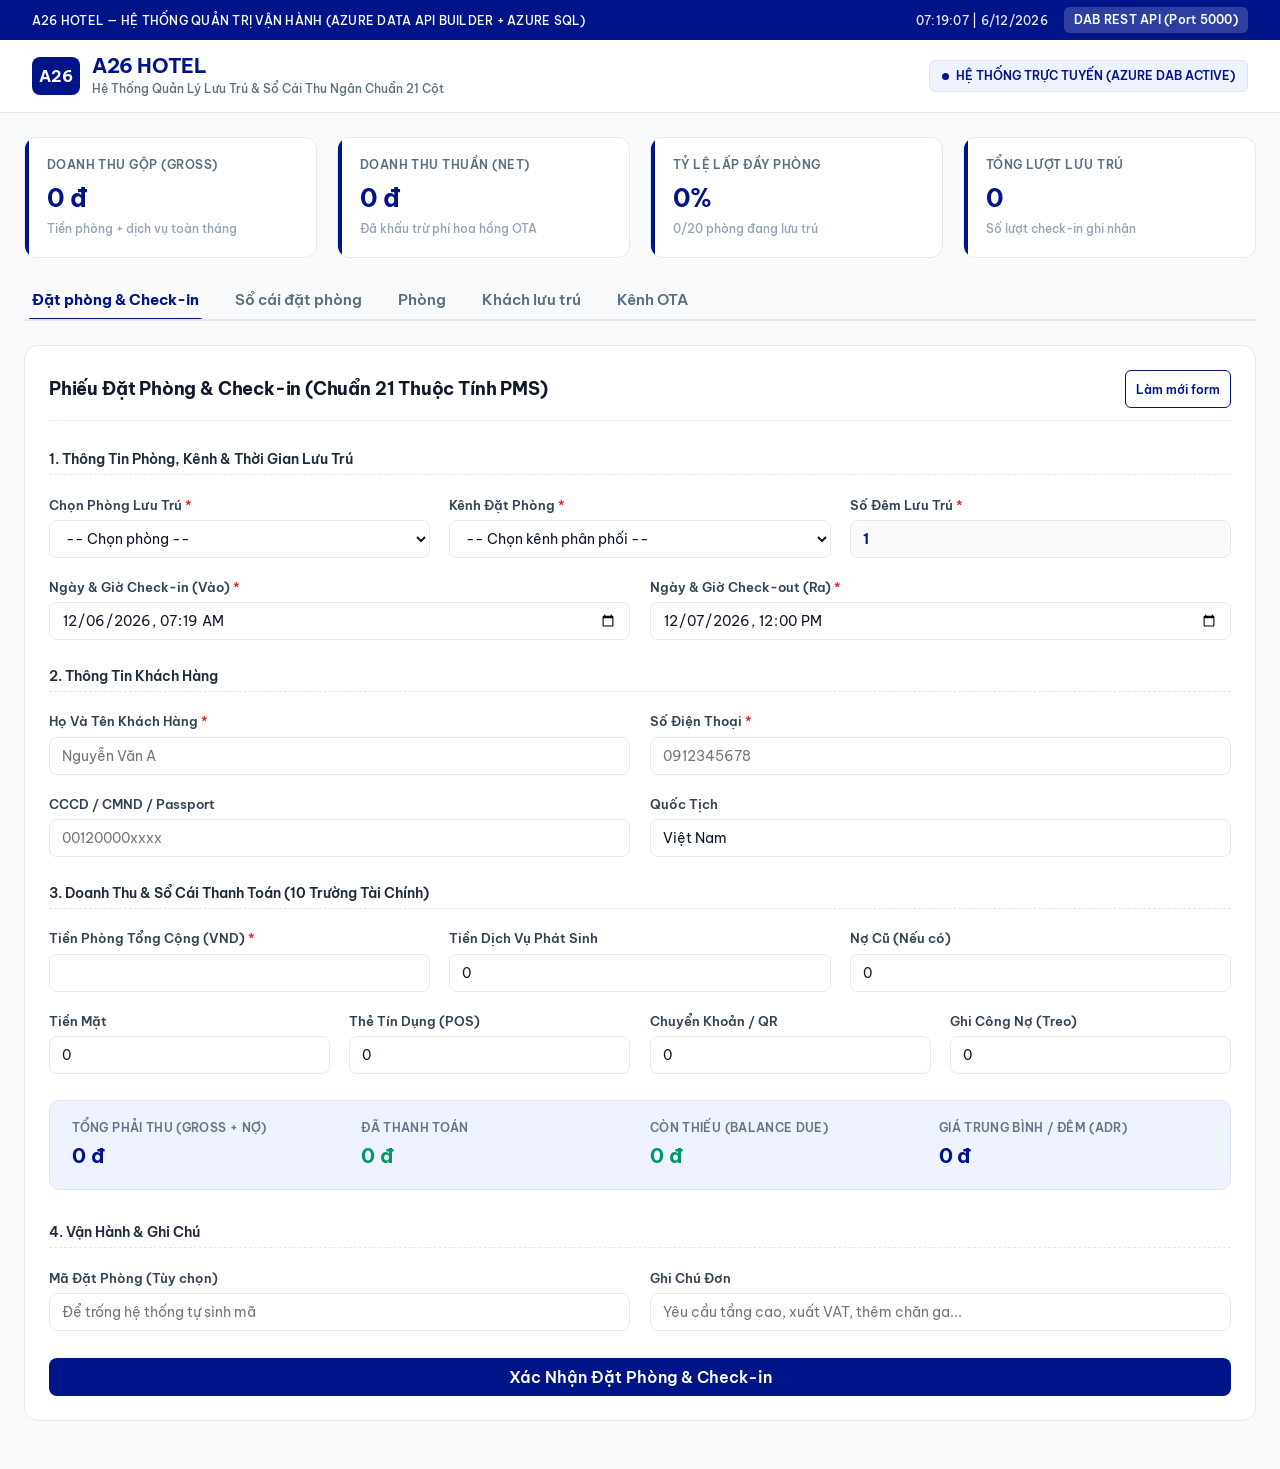
==== hotel_app/index.html @ 1ebba05e "feat: initialize hotel application with custom CSS styling, HTML structure, and JS logic" ====
<!DOCTYPE html>
<html lang="vi">
<head>
  <meta charset="UTF-8">
  <meta name="viewport" content="width=device-width, initial-scale=1.0">
  <title>A26 Hotel PMS — Quản Lý Vận Hành</title>
  
  <!-- Google Fonts: Be Vietnam Pro & Inter (Chuẩn Typography Cao Cấp) -->
  <link rel="preconnect" href="https://fonts.googleapis.com">
  <link rel="preconnect" href="https://fonts.gstatic.com" crossorigin>
  <link href="https://fonts.googleapis.com/css2?family=Be+Vietnam+Pro:ital,wght@0,300;0,400;0,500;0,600;0,700;0,800;1,400&family=Inter:wght@400;500;600;700&display=swap" rel="stylesheet">
  
  <!-- Custom Design System CSS -->
  <link rel="stylesheet" href="styles.css">
</head>
<body>

  <!-- Top Announcement Bar (Vinamilk Style) -->
  <div class="top-announcement">
    <div>A26 HOTEL — HỆ THỐNG QUẢN TRỊ VẬN HÀNH (AZURE DATA API BUILDER + AZURE SQL)</div>
    <div class="top-links">
      <span id="live-time">--:--:--</span>
      <a href="http://localhost:5000/api/RoomStatusMatrix" target="_blank" class="btn-swagger-pill">DAB REST API (Port 5000)</a>
    </div>
  </div>

  <!-- Header Main -->
  <header class="header-main">
    <div class="brand-group">
      <div class="brand-logo-badge" style="font-size: 1rem; width: 48px;">A26</div>
      <div>
        <div class="brand-title">A26 HOTEL</div>
        <div class="brand-subtitle">Hệ Thống Quản Lý Lưu Trú & Sổ Cái Thu Ngân Chuẩn 21 Cột</div>
      </div>
    </div>
    <div class="header-info-badge">
      <div class="dot-pulse"></div>
      <span>HỆ THỐNG TRỰC TUYẾN (AZURE DAB ACTIVE)</span>
    </div>
  </header>

  <!-- Container -->
  <div class="container">

    <!-- KPI Stats Cards (Vinamilk Style) -->
    <div class="stats-row">
      <div class="kpi-card">
        <div class="kpi-label">Doanh Thu Gộp (Gross)</div>
        <div class="kpi-value" id="kpi-gross">0 đ</div>
        <div class="kpi-sub">Tiền phòng + dịch vụ toàn tháng</div>
      </div>

      <div class="kpi-card">
        <div class="kpi-label">Doanh Thu Thuần (Net)</div>
        <div class="kpi-value" id="kpi-net">0 đ</div>
        <div class="kpi-sub">Đã khấu trừ phí hoa hồng OTA</div>
      </div>

      <div class="kpi-card">
        <div class="kpi-label">Tỷ Lệ Lấp Đầy Phòng</div>
        <div class="kpi-value" id="kpi-occ">0%</div>
        <div class="kpi-sub" id="kpi-occ-ratio">0/20 phòng đang lưu trú</div>
      </div>

      <div class="kpi-card">
        <div class="kpi-label">Tổng Lượt Lưu Trú</div>
        <div class="kpi-value" id="kpi-count">0</div>
        <div class="kpi-sub">Số lượt check-in ghi nhận</div>
      </div>
    </div>

    <!-- Navigation Tabs (Vinamilk Minimal Style) -->
    <nav class="tabs-nav-bar">
      <button class="tab-item active" onclick="switchNavTab('tab-checkin')">
        <span>Đặt phòng & Check-in</span>
      </button>
      <button class="tab-item" onclick="switchNavTab('tab-bookings')">
        <span>Sổ cái đặt phòng</span>
      </button>
      <button class="tab-item" onclick="switchNavTab('tab-rooms')">
        <span>Phòng</span>
      </button>
      <button class="tab-item" onclick="switchNavTab('tab-customers')">
        <span>Khách lưu trú</span>
      </button>
      <button class="tab-item" onclick="switchNavTab('tab-channels')">
        <span>Kênh OTA</span>
      </button>
    </nav>

    <!-- ─── TAB 1: FORM CHECK-IN (21 CỘT PMS) ──────────────── -->
    <section id="tab-checkin" class="tab-pane active">
      <div class="content-card">
        <div class="card-top">
          <div class="card-heading">
            <span>Phiếu Đặt Phòng & Check-in (Chuẩn 21 Thuộc Tính PMS)</span>
          </div>
          <button type="button" class="btn btn-outline btn-sm" onclick="resetCheckinForm()">
            Làm mới form
          </button>
        </div>

        <form id="form-checkin" onsubmit="submitNewBooking(event)">
          <div class="form-layout">

            <!-- 1. Phòng & Kênh & Thời Gian Lưu Trú -->
            <div class="section-header">1. Thông Tin Phòng, Kênh & Thời Gian Lưu Trú</div>

            <div class="form-group col-4">
              <label>Chọn Phòng Lưu Trú <span class="req">*</span></label>
              <select id="f-room" required onchange="handleRoomSelect()">
                <option value="">-- Chọn phòng --</option>
              </select>
            </div>

            <div class="form-group col-4">
              <label>Kênh Đặt Phòng <span class="req">*</span></label>
              <select id="f-chan" required>
                <option value="">-- Chọn kênh phân phối --</option>
              </select>
            </div>

            <div class="form-group col-4">
              <label>Số Đêm Lưu Trú <span class="req">*</span></label>
              <input type="number" id="f-nights" value="1" min="0" required oninput="handleNightsInputChange()" style="background:#F8FAFC; font-weight:700; color:var(--v-blue);">
            </div>

            <div class="form-group col-6">
              <label>Ngày & Giờ Check-in (Vào) <span class="req">*</span></label>
              <input type="datetime-local" id="f-checkin-time" required onchange="handleCheckinTimeChange()">
            </div>

            <div class="form-group col-6">
              <label>Ngày & Giờ Check-out (Ra) <span class="req">*</span></label>
              <input type="datetime-local" id="f-checkout-time" required onchange="handleCheckoutTimeChange()">
            </div>

            <!-- 2. Khách Hàng -->
            <div class="section-header">2. Thông Tin Khách Hàng</div>

            <div class="form-group col-6">
              <label>Họ Và Tên Khách Hàng <span class="req">*</span></label>
              <input type="text" id="f-name" required placeholder="Nguyễn Văn A">
            </div>

            <div class="form-group col-6">
              <label>Số Điện Thoại <span class="req">*</span></label>
              <input type="tel" id="f-phone" required placeholder="0912345678">
            </div>

            <div class="form-group col-6">
              <label>CCCD / CMND / Passport</label>
              <input type="text" id="f-idnum" placeholder="00120000xxxx">
            </div>

            <div class="form-group col-6">
              <label>Quốc Tịch</label>
              <input type="text" id="f-nation" value="Việt Nam">
            </div>

            <!-- 3. Doanh Thu & Sổ Cái Thu Ngân -->
            <div class="section-header">3. Doanh Thu & Sổ Cái Thanh Toán (10 Trường Tài Chính)</div>

            <div class="form-group col-4">
              <label>Tiền Phòng Tổng Cộng (VND) <span class="req">*</span></label>
              <input type="number" id="f-roomrev" required min="0" oninput="calculateRealtimeFinances()" style="font-weight:700; color:var(--v-blue);">
            </div>

            <div class="form-group col-4">
              <label>Tiền Dịch Vụ Phát Sinh</label>
              <input type="number" id="f-servrev" value="0" min="0" oninput="calculateRealtimeFinances()">
            </div>

            <div class="form-group col-4">
              <label>Nợ Cũ (Nếu có)</label>
              <input type="number" id="f-debtold" value="0" min="0" oninput="calculateRealtimeFinances()">
            </div>

            <!-- Phương thức thanh toán -->
            <div class="form-group col-3">
              <label>Tiền Mặt</label>
              <input type="number" id="f-cash" value="0" min="0" oninput="calculateRealtimeFinances()">
            </div>

            <div class="form-group col-3">
              <label>Thẻ Tín Dụng (POS)</label>
              <input type="number" id="f-card" value="0" min="0" oninput="calculateRealtimeFinances()">
            </div>

            <div class="form-group col-3">
              <label>Chuyển Khoản / QR</label>
              <input type="number" id="f-trans" value="0" min="0" oninput="calculateRealtimeFinances()">
            </div>

            <div class="form-group col-3">
              <label>Ghi Công Nợ (Treo)</label>
              <input type="number" id="f-debttree" value="0" min="0" oninput="calculateRealtimeFinances()">
            </div>

            <!-- Bảng tổng hợp dòng tiền Realtime Vinamilk Style -->
            <div class="calc-highlight-box">
              <div>
                <div class="calc-metric-lbl">Tổng Phải Thu (Gross + Nợ)</div>
                <div class="calc-metric-val" id="c-total">0 đ</div>
              </div>
              <div>
                <div class="calc-metric-lbl">Đã Thanh Toán</div>
                <div class="calc-metric-val" style="color: var(--success);" id="c-paid">0 đ</div>
              </div>
              <div>
                <div class="calc-metric-lbl">Còn Thiếu (Balance Due)</div>
                <div class="calc-metric-val" id="c-due">0 đ</div>
              </div>
              <div>
                <div class="calc-metric-lbl">Giá Trung Bình / Đêm (ADR)</div>
                <div class="calc-metric-val" id="c-adr">0 đ</div>
              </div>
            </div>

            <!-- 4. Vận Hành & Ghi Chú -->
            <div class="section-header">4. Vận Hành & Ghi Chú</div>

            <div class="form-group col-6">
              <label>Mã Đặt Phòng (Tùy chọn)</label>
              <input type="text" id="f-bid" placeholder="Để trống hệ thống tự sinh mã">
            </div>

            <div class="form-group col-6">
              <label>Ghi Chú Đơn</label>
              <input type="text" id="f-notes" placeholder="Yêu cầu tầng cao, xuất VAT, thêm chăn ga...">
            </div>

            <div class="col-12" style="margin-top: 0.5rem;">
              <button type="submit" class="btn btn-vinamilk" style="width: 100%; padding: 14px; font-size: 1rem;">
                Xác Nhận Đặt Phòng & Check-in
              </button>
            </div>

          </div>
        </form>
      </div>
    </section>

    <!-- ─── TAB 2: SỔ CÁI BOOKINGS (DANH SÁCH) ────────────── -->
    <section id="tab-bookings" class="tab-pane">
      <div class="content-card">
        <div class="card-top">
          <div class="card-heading">
            <span>Sổ Cái Đặt Phòng & Thu Ngân</span>
          </div>
          <div style="display: flex; gap: 8px; align-items: center; flex-wrap: wrap;">
            <input type="text" id="search-q" placeholder="Tìm tên khách / SĐT / Mã BK / Phòng..." onkeyup="filterBookingsList()" style="width: 260px;">
            <select id="filter-st" onchange="filterBookingsList()" style="width: 150px;">
              <option value="all">Tất cả trạng thái</option>
              <option value="CHECKIN">Đang ở (CHECKIN)</option>
              <option value="CHECKOUT">Đã trả (CHECKOUT)</option>
              <option value="CANCELLED">Đã hủy</option>
            </select>
            <button class="btn btn-vinamilk" onclick="filterBookingsList()">Tìm kiếm</button>
            <button class="btn btn-outline" onclick="resetBookingsFilter()">Làm mới</button>
          </div>
        </div>

        <div class="table-responsive">
          <table>
            <thead>
              <tr>
                <th>Mã Đặt Phòng</th>
                <th>Phòng</th>
                <th>Khách Hàng</th>
                <th>SĐT</th>
                <th>Ngày Đến</th>
                <th>Ngày Đi</th>
                <th>Thời Lượng</th>
                <th>Tiền Phòng</th>
                <th>Dịch Vụ</th>
                <th>Tổng Thu</th>
                <th>Đã Trả</th>
                <th>Còn Thiếu</th>
                <th>Trạng Thái</th>
                <th>Thao Tác</th>
              </tr>
            </thead>
            <tbody id="tbody-bookings">
              <tr><td colspan="14" style="text-align: center; color: var(--text-muted);">Đang tải dữ liệu...</td></tr>
            </tbody>
          </table>
        </div>
      </div>
    </section>

    <!-- ─── TAB 3: DANH SÁCH 20 PHÒNG ──────────────────────── -->
    <section id="tab-rooms" class="tab-pane">
      <div class="content-card">
        <div class="card-top">
          <div class="card-heading">
            <span>Danh Sách 20 Phòng</span>
          </div>
          <div style="display: flex; gap: 8px; align-items: center; flex-wrap: wrap;">
            <input type="text" id="search-rooms" placeholder="Tìm số phòng / hạng phòng / tầng..." onkeyup="filterRoomsList()" style="width: 250px;">
            <select id="filter-room-st" onchange="filterRoomsList()" style="width: 150px;">
              <option value="all">Tất cả trạng thái</option>
              <option value="available">Trống (Sẵn sàng)</option>
              <option value="occupied">Đang ở</option>
              <option value="cleaning">Đang dọn</option>
            </select>
            <button class="btn btn-vinamilk" onclick="filterRoomsList()">Tìm kiếm</button>
            <button class="btn btn-outline" onclick="resetRoomsFilter()">Làm mới</button>
          </div>
        </div>

        <div class="table-responsive">
          <table>
            <thead>
              <tr>
                <th>Số Phòng</th>
                <th>Hạng Phòng</th>
                <th>Tầng</th>
                <th>Giá Niêm Yết / Đêm</th>
                <th>Trạng Thái</th>
                <th>Thao Tác Nhanh</th>
              </tr>
            </thead>
            <tbody id="tbody-rooms">
              <tr><td colspan="6" style="text-align: center; color: var(--text-muted);">Đang tải dữ liệu...</td></tr>
            </tbody>
          </table>
        </div>
      </div>
    </section>

    <!-- ─── TAB 4: KHÁCH HÀNG ──────────────────────────────── -->
    <section id="tab-customers" class="tab-pane">
      <div class="content-card">
        <div class="card-top">
          <div class="card-heading">
            <span>Danh Bạ Khách Hàng Lưu Trú</span>
          </div>
          <div style="display: flex; gap: 8px; align-items: center; flex-wrap: wrap;">
            <input type="text" id="search-customers" placeholder="Tìm tên khách / SĐT / CCCD / Quốc tịch..." onkeyup="filterCustomersList()" style="width: 320px;">
            <button class="btn btn-vinamilk" onclick="filterCustomersList()">Tìm kiếm</button>
            <button class="btn btn-outline" onclick="resetCustomersFilter()">Làm mới</button>
          </div>
        </div>

        <div class="table-responsive">
          <table>
            <thead>
              <tr>
                <th>ID</th>
                <th>Họ Và Tên</th>
                <th>Số Điện Thoại</th>
                <th>CCCD / Passport</th>
                <th>Quốc Tịch</th>
              </tr>
            </thead>
            <tbody id="tbody-customers">
              <tr><td colspan="5" style="text-align: center; color: var(--text-muted);">Đang tải dữ liệu...</td></tr>
            </tbody>
          </table>
        </div>
      </div>
    </section>

    <!-- ─── TAB 5: KÊNH PHÂN PHỐI (OTA) ────────────────────── -->
    <section id="tab-channels" class="tab-pane">
      <div class="content-card">
        <div class="card-top">
          <div class="card-heading">
            <span>Danh Mục Kênh Phân Phối (OTA & Trực Tiếp)</span>
          </div>
          <div style="display: flex; gap: 8px; align-items: center; flex-wrap: wrap;">
            <input type="text" id="search-channels" placeholder="Tìm tên kênh / mã..." onkeyup="filterChannelsList()" style="width: 230px;">
            <select id="filter-chan-cat" onchange="filterChannelsList()" style="width: 150px;">
              <option value="all">Tất cả phân loại</option>
              <option value="Direct">Trực tiếp (Direct)</option>
              <option value="OTA">Sàn OTA</option>
            </select>
            <button class="btn btn-vinamilk" onclick="filterChannelsList()">Tìm kiếm</button>
            <button class="btn btn-outline" onclick="resetChannelsFilter()">Làm mới</button>
          </div>
        </div>

        <div class="table-responsive">
          <table>
            <thead>
              <tr>
                <th>ID</th>
                <th>Tên Kênh Phân Phối</th>
                <th>Phân Loại</th>
                <th>Tỷ Lệ Hoa Hồng (%)</th>
              </tr>
            </thead>
            <tbody id="tbody-channels">
              <tr><td colspan="4" style="text-align: center; color: var(--text-muted);">Đang tải dữ liệu...</td></tr>
            </tbody>
          </table>
        </div>
      </div>
    </section>

  </div>

  <!-- Modal Check-out -->
  <div id="checkout-modal" class="modal-backdrop">
    <div class="modal-card">
      <h3 style="font-family: 'Be Vietnam Pro', sans-serif; font-size: 1.2rem; font-weight: 800; color: var(--v-blue); margin-bottom: 0.8rem;">
        Xác Nhận Thủ Tục Check-out & Trả Phòng
      </h3>
      <p style="font-size: 0.9rem; margin-bottom: 0.4rem;">
        Mã Đơn: <strong id="m-bid" style="color: var(--v-blue);">--</strong> (<span id="m-cust">--</span> - Phòng <span id="m-room">--</span>)
      </p>
      <p id="m-duration" style="font-size: 0.85rem; color: var(--text-muted); background: var(--v-blue-light); padding: 6px 12px; border-radius: 6px; margin-bottom: 1rem;">
        Thời gian lưu trú: --
      </p>
      <div style="display: flex; justify-content: flex-end; gap: 10px; margin-top: 1.5rem;">
        <button class="btn btn-outline" onclick="closeCheckoutModal()">Đóng</button>
        <button class="btn btn-vinamilk" onclick="confirmCheckoutAction()">Xác Nhận Trả Phòng</button>
      </div>
    </div>
  </div>

  <!-- Toast Notification -->
  <div id="toast-msg"></div>

  <!-- App Script -->
  <script src="app.js"></script>
</body>
</html>
---- hotel_app/styles.css ----
:root {
  /* Bảng Màu Vinamilk Chuẩn Doanh Nghiệp */
  --v-blue: #001489;           /* Primary: Xanh Vinamilk đậm */
  --v-blue-hover: #000f6b;     /* Primary Hover */
  --v-blue-light: #eef3ff;     /* Xanh nhạt */
  --v-blue-pastel: #dbe4ff;    /* Pastel viền nhạt */
  --v-accent: #0052cc;         /* Accent: Xanh sáng hơn, dùng tiết chế */
  
  --bg-page: #f8fafc;          /* Background: Trắng sáng / Slate trung tính */
  --card-bg: #ffffff;          /* Card: Trắng tinh khiết */
  --border-color: #e8e8e8;     /* Border: Xám nhạt tinh tế */
  --border-active: #001489;
  
  --text-main: #001489;        /* Text chính: Xanh Vinamilk đậm */
  --text-body: #1e293b;        /* Text nội dung: Đen than dễ đọc */
  --text-muted: #5a6e7f;       /* Text phụ: Xám xanh */
  
  --success: #059669;
  --success-light: #ecfdf5;
  --danger: #dc2626;
  --danger-light: #fef2f2;
  --warning: #d97706;
  --warning-light: #fffbeb;
  
  --radius-xs: 4px;
  --radius-sm: 6px;
  --radius-input: 8px;
  --radius-btn: 10px;
  --radius-card: 14px;
  --shadow-card: none;
}

* {
  box-sizing: border-box;
  margin: 0;
  padding: 0;
  font-family: 'Be Vietnam Pro', 'Inter', -apple-system, BlinkMacSystemFont, sans-serif;
  -webkit-font-smoothing: antialiased;
  -moz-osx-font-smoothing: grayscale;
}

body {
  background-color: var(--bg-page);
  color: var(--text-body);
  line-height: 1.55;
  font-size: 0.9rem;
  min-height: 100vh;
  display: flex;
  flex-direction: column;
}

/* ─── 1. Top Announcement Bar ────────────────────────── */
.top-announcement {
  background: var(--v-blue);
  color: #ffffff;
  padding: 7px 2rem;
  font-size: 0.78rem;
  font-weight: 500;
  display: flex;
  justify-content: space-between;
  align-items: center;
  letter-spacing: 0.02em;
}

.top-links {
  display: flex;
  gap: 16px;
  align-items: center;
}

.top-links span {
  opacity: 0.9;
}

.btn-swagger-pill {
  background: rgba(255, 255, 255, 0.18);
  color: #ffffff;
  text-decoration: none;
  padding: 4px 10px;
  border-radius: var(--radius-sm);
  font-size: 0.74rem;
  font-weight: 600;
  transition: background 0.2s;
}

.btn-swagger-pill:hover {
  background: #ffffff;
  color: var(--v-blue);
}

/* ─── 2. Main Brand Header ──────────────────────────── */
.header-main {
  background: #ffffff;
  border-bottom: 1px solid var(--border-color);
  padding: 0.85rem 2rem;
  display: flex;
  justify-content: space-between;
  align-items: center;
  position: sticky;
  top: 0;
  z-index: 100;
  box-shadow: none;
}

.brand-group {
  display: flex;
  align-items: center;
  gap: 12px;
}

.brand-logo-badge {
  background: var(--v-blue);
  color: #ffffff;
  width: 38px;
  height: 38px;
  border-radius: 8px;
  display: flex;
  align-items: center;
  justify-content: center;
  font-size: 1rem;
  font-weight: 700;
  letter-spacing: -0.02em;
  box-shadow: none;
}

.brand-title {
  font-family: 'Be Vietnam Pro', sans-serif;
  font-size: 1.25rem;
  font-weight: 700;
  color: var(--v-blue);
  letter-spacing: -0.02em;
  line-height: 1.15;
}

.brand-subtitle {
  font-size: 0.78rem;
  color: var(--text-muted);
  font-weight: 450;
  margin-top: 2px;
}

.header-info-badge {
  background: var(--v-blue-light);
  border: 1px solid var(--v-blue-pastel);
  padding: 5px 12px;
  border-radius: var(--radius-sm);
  color: var(--v-blue);
  font-weight: 600;
  font-size: 0.78rem;
  display: flex;
  align-items: center;
  gap: 7px;
}

.dot-pulse {
  width: 7px;
  height: 7px;
  background: var(--v-blue);
  border-radius: 50%;
  box-shadow: 0 0 0 0 rgba(0, 21, 182, 0.7);
  animation: pulseBlue 1.8s infinite;
}

@keyframes pulseBlue {
  0% { transform: scale(0.95); box-shadow: 0 0 0 0 rgba(0, 21, 182, 0.7); }
  70% { transform: scale(1.1); box-shadow: 0 0 0 6px rgba(0, 21, 182, 0); }
  100% { transform: scale(0.95); box-shadow: 0 0 0 0 rgba(0, 21, 182, 0); }
}

/* ─── 3. Main Container ──────────────────────────────── */
.container {
  max-width: 1360px;
  margin: 1.5rem auto;
  padding: 0 1.5rem;
  width: 100%;
  flex: 1;
}

/* ─── 4. KPI Stats Cards ─────────────────────────────── */
.stats-row {
  display: grid;
  grid-template-columns: repeat(auto-fit, minmax(240px, 1fr));
  gap: 1.25rem;
  margin-bottom: 1.5rem;
}

.kpi-card {
  background: var(--card-bg);
  border-radius: 12px;
  padding: 1.15rem 1.35rem;
  border: 1px solid var(--border-color);
  box-shadow: none;
  transition: transform 0.2s, box-shadow 0.2s, border-color 0.2s;
  display: flex;
  flex-direction: column;
  justify-content: space-between;
  position: relative;
  overflow: hidden;
}

.kpi-card::before {
  content: '';
  position: absolute;
  top: 0;
  left: 0;
  width: 4px;
  height: 100%;
  background: var(--v-blue);
  border-radius: 4px 0 0 4px;
}

.kpi-card:hover {
  transform: translateY(-2px);
  box-shadow: 0 4px 12px rgba(0, 0, 0, 0.04);
  border-color: #cbd5e1;
}

.kpi-label {
  font-size: 0.75rem;
  font-weight: 600;
  color: var(--text-muted);
  text-transform: uppercase;
  letter-spacing: 0.04em;
}

.kpi-value {
  font-family: 'Be Vietnam Pro', sans-serif;
  font-size: 1.55rem;
  font-weight: 700;
  color: var(--v-blue);
  margin: 4px 0 2px 0;
  letter-spacing: -0.02em;
}

.kpi-sub {
  font-size: 0.78rem;
  color: #94a3b8;
  font-weight: 450;
}

/* ─── 5. Navigation Tabs ─────────────────────────────── */
.tabs-nav-bar {
  display: flex;
  gap: 28px;
  margin-bottom: 1.5rem;
  border-bottom: 2px solid var(--border-color);
  padding: 0 4px;
  overflow-x: auto;
}

.tab-item {
  background: transparent;
  border: none;
  padding: 8px 4px 12px 4px;
  font-family: 'Be Vietnam Pro', sans-serif;
  font-size: 0.92rem;
  font-weight: 550;
  color: var(--text-muted);
  cursor: pointer;
  transition: color 0.2s;
  white-space: nowrap;
  position: relative;
  margin-bottom: -2px;
  display: inline-flex;
  align-items: center;
}

.tab-item:hover {
  color: var(--v-blue);
  background: transparent;
}

.tab-item.active {
  color: var(--v-blue);
  font-weight: 700;
  background: transparent;
  box-shadow: none;
}

.tab-item.active::after {
  content: '';
  position: absolute;
  bottom: 0;
  left: 0;
  width: 100%;
  height: 3px;
  background: var(--v-blue);
  border-radius: 3px 3px 0 0;
}

.tab-pane {
  display: none;
}

.tab-pane.active {
  display: block;
  animation: tabFadeIn 0.2s ease-out;
}

@keyframes tabFadeIn {
  from { opacity: 0; transform: translateY(4px); }
  to { opacity: 1; transform: translateY(0); }
}

/* ─── 6. Content Cards & Inputs ──────────────────────── */
.content-card {
  background: var(--card-bg);
  border-radius: 14px;
  border: 1px solid var(--border-color);
  box-shadow: none;
  padding: 1.5rem;
  margin-bottom: 1.5rem;
}

.card-top {
  display: flex;
  justify-content: space-between;
  align-items: center;
  margin-bottom: 1.35rem;
  padding-bottom: 0.75rem;
  border-bottom: 1.5px solid var(--v-blue-light);
}

.card-heading {
  font-family: 'Be Vietnam Pro', sans-serif;
  font-size: 1.15rem;
  font-weight: 650;
  color: #0f172a;
  display: flex;
  align-items: center;
  gap: 10px;
  letter-spacing: -0.01em;
}

.form-layout {
  display: grid;
  grid-template-columns: repeat(12, 1fr);
  gap: 1.2rem;
}

.col-12 { grid-column: span 12; }
.col-6  { grid-column: span 6; }
.col-4  { grid-column: span 4; }
.col-3  { grid-column: span 3; }
.col-2  { grid-column: span 2; }

@media (max-width: 850px) {
  .col-6, .col-4, .col-3, .col-2 { grid-column: span 12; }
}

.section-header {
  grid-column: span 12;
  font-family: 'Be Vietnam Pro', sans-serif;
  font-size: 0.86rem;
  font-weight: 600;
  color: #1e293b;
  text-transform: none;
  letter-spacing: 0;
  margin-top: 0.4rem;
  padding-bottom: 4px;
  border-bottom: 1px dashed #e2e8f0;
  display: flex;
  align-items: center;
  gap: 8px;
}

.form-group {
  display: flex;
  flex-direction: column;
  gap: 5px;
}

label {
  font-size: 0.82rem;
  font-weight: 550;
  color: #334155;
}

label .req {
  color: var(--danger);
}

/* Input & Select */
input, select {
  width: 100%;
  height: 38px;
  padding: 0 12px;
  border: 1px solid var(--border-color);
  border-radius: 8px;
  font-family: 'Be Vietnam Pro', 'Inter', sans-serif;
  font-size: 0.88rem;
  font-weight: 400;
  color: #0f172a;
  background-color: #ffffff;
  outline: none;
  transition: all 0.2s;
  box-sizing: border-box;
}

input:focus, select:focus {
  border-color: var(--v-blue);
  box-shadow: 0 0 0 3px rgba(0, 20, 137, 0.08);
}

/* ─── 7. Financial Calculation Box ──────────────────── */
.calc-highlight-box {
  grid-column: span 12;
  background: var(--v-blue-light);
  border: 1px solid var(--v-blue-pastel);
  border-radius: 10px;
  padding: 1.15rem 1.4rem;
  display: grid;
  grid-template-columns: repeat(auto-fit, minmax(200px, 1fr));
  gap: 1.25rem;
  margin: 0.4rem 0;
}

.calc-metric-lbl {
  font-size: 0.74rem;
  font-weight: 600;
  color: #64748b;
  text-transform: uppercase;
  letter-spacing: 0.03em;
}

.calc-metric-val {
  font-family: 'Be Vietnam Pro', sans-serif;
  font-size: 1.25rem;
  font-weight: 700;
  color: var(--v-blue);
  margin-top: 2px;
  letter-spacing: -0.01em;
}

/* ─── 8. Buttons ─────────────────────────────────────── */
.btn {
  display: inline-flex;
  align-items: center;
  justify-content: center;
  gap: 6px;
  height: 38px;
  padding: 0 16px;
  font-family: 'Be Vietnam Pro', sans-serif;
  font-size: 0.88rem;
  font-weight: 600;
  border-radius: 8px;
  border: none;
  cursor: pointer;
  transition: all 0.2s;
  text-decoration: none;
  box-sizing: border-box;
  white-space: nowrap;
}

.btn-vinamilk {
  background: var(--v-blue);
  color: #ffffff;
  box-shadow: none;
}

.btn-vinamilk:hover {
  background: var(--v-blue-hover);
  transform: translateY(-1px);
  box-shadow: 0 4px 10px rgba(0, 20, 137, 0.18);
}

.btn-outline {
  background: #ffffff;
  color: var(--v-blue);
  border: 1px solid var(--v-blue);
}

.btn-outline:hover {
  background: var(--v-blue-light);
}

.btn-success {
  background: var(--success);
  color: #ffffff;
}

.btn-success:hover {
  background: #047857;
}

.btn-danger {
  background: var(--danger);
  color: #ffffff;
}

.btn-danger:hover {
  background: #b91c1c;
}

.btn-sm {
  padding: 4px 10px;
  font-size: 0.76rem;
  border-radius: 6px;
}

/* ─── 9. Tables ──────────────────────────────────────── */
.table-responsive {
  width: 100%;
  overflow-x: auto;
  border-radius: 10px;
  border: 1px solid var(--border-color);
}

table {
  width: 100%;
  border-collapse: collapse;
  font-size: 0.86rem;
  background: #ffffff;
}

th {
  background: var(--v-blue-light);
  color: #1e293b;
  font-family: 'Be Vietnam Pro', sans-serif;
  font-weight: 600;
  font-size: 0.82rem;
  text-align: left;
  padding: 10px 12px;
  border-bottom: 1px solid var(--border-color);
  white-space: nowrap;
}

td {
  padding: 10px 12px;
  border-bottom: 1px solid var(--border-color);
  color: #334155;
  font-size: 0.85rem;
  font-weight: 400;
  white-space: nowrap;
}

tr:last-child td {
  border-bottom: none;
}

tr:hover td {
  background-color: #fafbfe;
}

/* ─── 10. Badges & Status Tags ───────────────────────── */
.status-badge {
  display: inline-block;
  padding: 3px 8px;
  border-radius: 6px;
  font-size: 0.74rem;
  font-weight: 600;
  text-align: center;
  letter-spacing: 0.01em;
}

.badge-available { background: var(--success-light); color: var(--success); border: 1px solid #a7f3d0; }
.badge-occupied { background: var(--danger-light); color: var(--danger); border: 1px solid #fecaca; }
.badge-cleaning { background: var(--warning-light); color: var(--warning); border: 1px solid #fde68a; }
.badge-checkin { background: var(--v-blue-light); color: var(--v-blue); border: 1px solid var(--v-blue-pastel); }
.badge-checkout { background: #f1f5f9; color: #64748b; border: 1px solid #cbd5e1; }

/* ─── 11. Modal Check-out ────────────────────────────── */
.modal-backdrop {
  position: fixed;
  inset: 0;
  background: rgba(0, 14, 71, 0.3);
  display: none;
  align-items: center;
  justify-content: center;
  z-index: 1000;
  backdrop-filter: blur(2px);
}

.modal-backdrop.show {
  display: flex;
}

.modal-card {
  background: #ffffff;
  border-radius: 14px;
  border: 1px solid var(--border-color);
  max-width: 480px;
  width: 90%;
  padding: 1.6rem;
  box-shadow: 0 10px 30px rgba(0, 0, 0, 0.08);
  animation: modalPop 0.2s ease-out;
}

@keyframes modalPop {
  from { transform: scale(0.96); opacity: 0; }
  to { transform: scale(1); opacity: 1; }
}

/* ─── 12. Floating Toast ─────────────────────────────── */
#toast-msg {
  position: fixed;
  bottom: 24px;
  right: 24px;
  background: var(--v-blue);
  color: #ffffff;
  padding: 10px 18px;
  border-radius: 8px;
  font-size: 0.88rem;
  font-weight: 600;
  display: none;
  z-index: 2000;
  box-shadow: 0 4px 14px rgba(0, 0, 0, 0.12);
  animation: toastIn 0.3s ease-out;
}

@keyframes toastIn {
  from { transform: translateY(16px); opacity: 0; }
  to { transform: translateY(0); opacity: 1; }
}
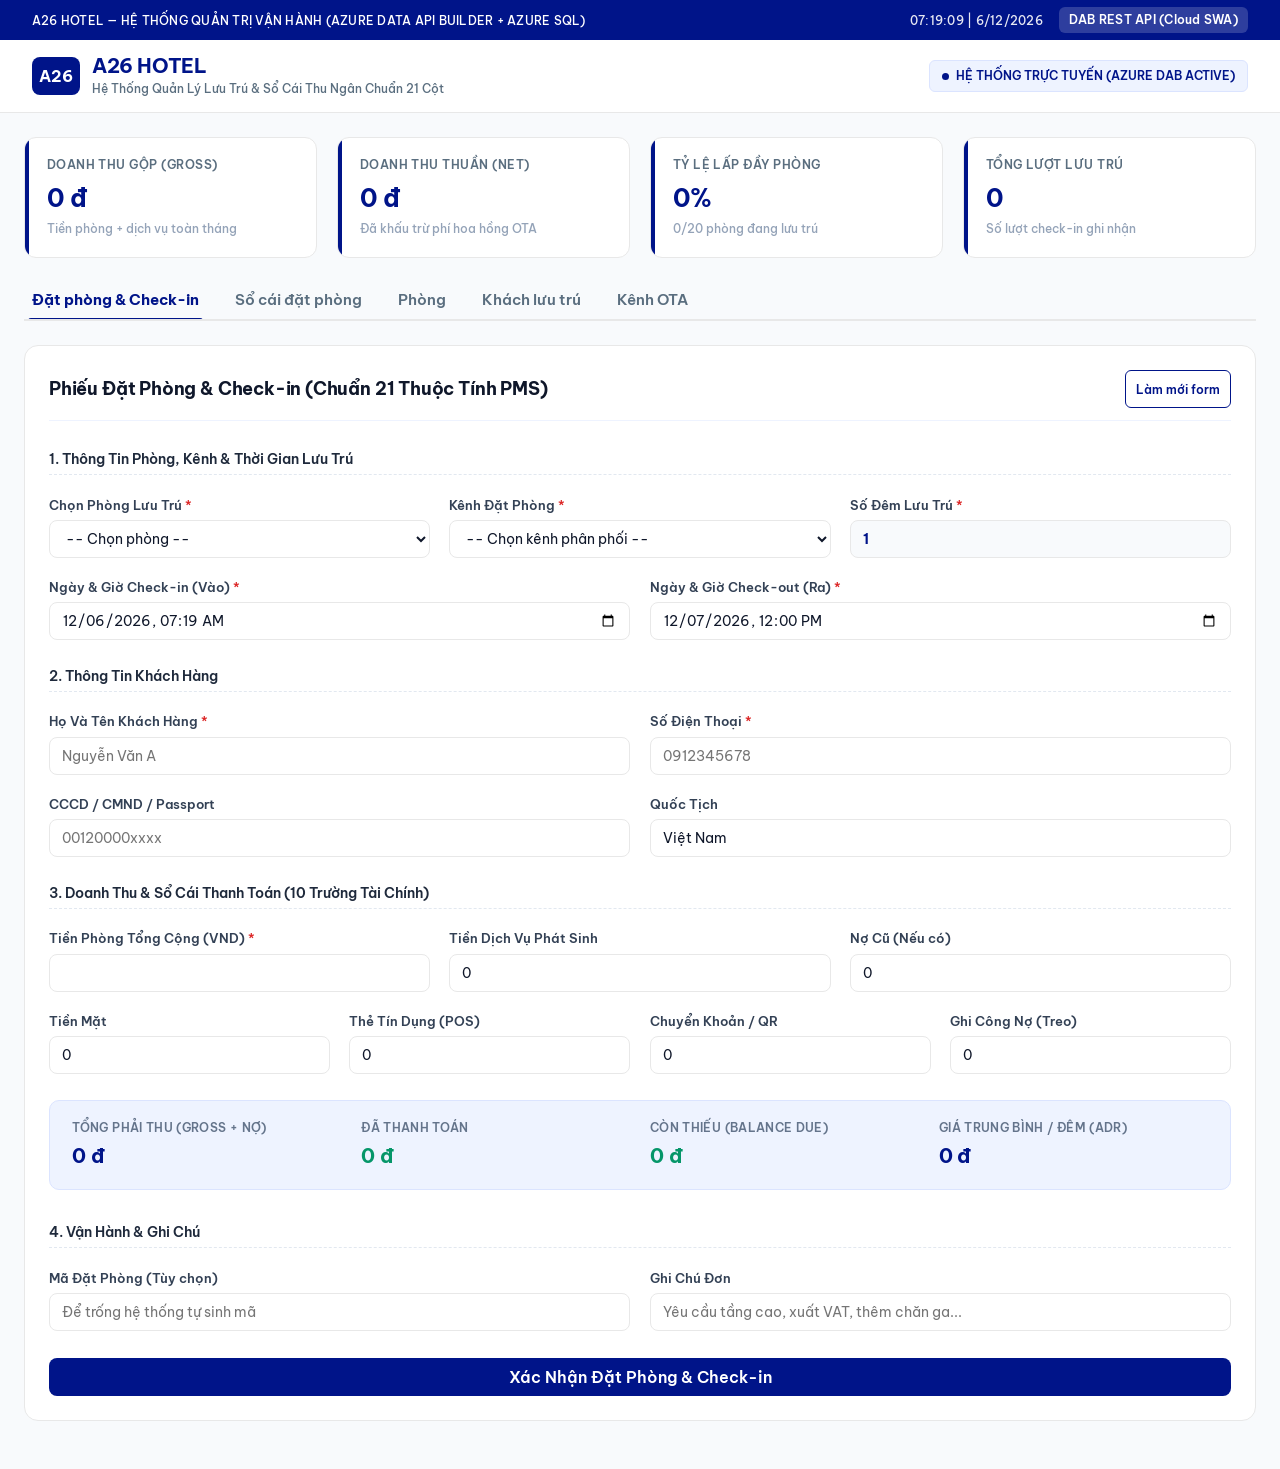
==== commit d9490f48: "feat: implement hotel management application logic with Azure Data API Builder integration" ====
--- a/hotel_app/index.html
+++ b/hotel_app/index.html
@@ -20,7 +20,7 @@
     <div>A26 HOTEL — HỆ THỐNG QUẢN TRỊ VẬN HÀNH (AZURE DATA API BUILDER + AZURE SQL)</div>
     <div class="top-links">
       <span id="live-time">--:--:--</span>
-      <a href="http://localhost:5000/api/RoomStatusMatrix" target="_blank" class="btn-swagger-pill">DAB REST API (Port 5000)</a>
+      <a id="api-link" href="http://localhost:5000/api/RoomStatusMatrix" target="_blank" class="btn-swagger-pill">DAB REST API (Azure Cloud)</a>
     </div>
   </div>
 
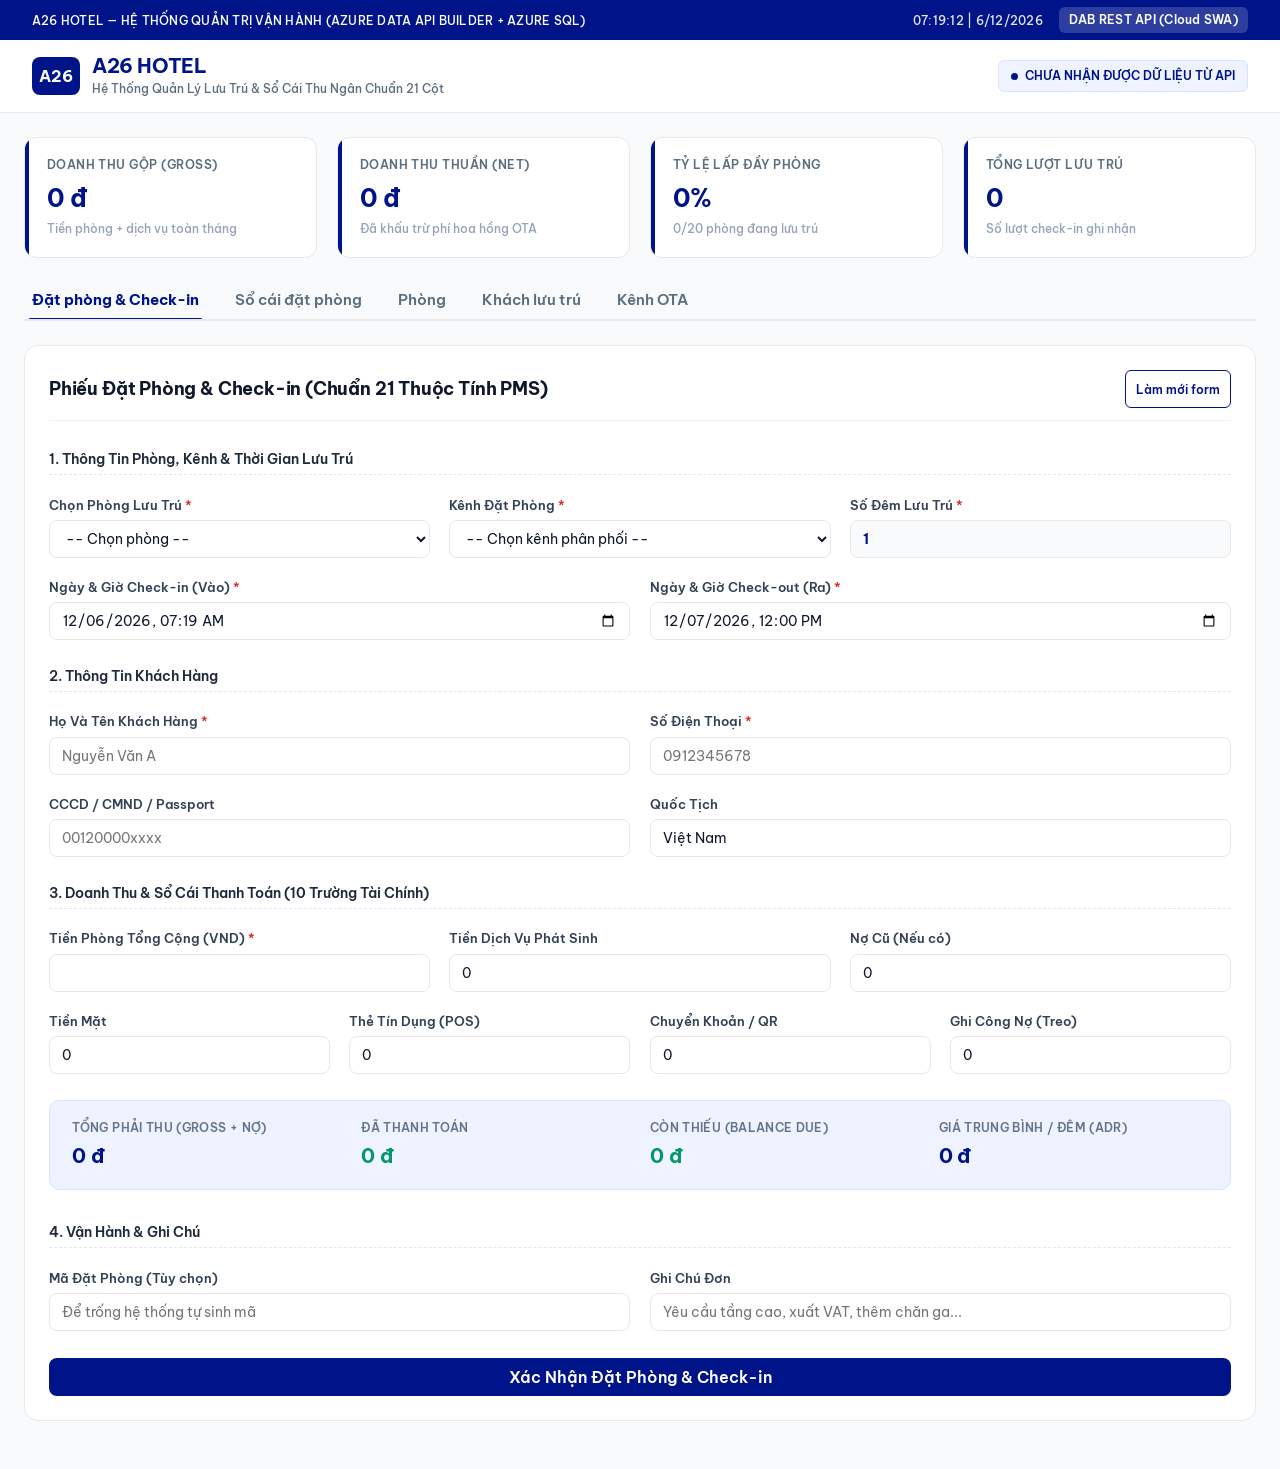
==== commit 4a12ec74: "feat: implement Azure Static Web Apps CI/CD pipeline and initial hotel management application logic" ====
--- a/hotel_app/index.html
+++ b/hotel_app/index.html
@@ -33,9 +33,9 @@
         <div class="brand-subtitle">Hệ Thống Quản Lý Lưu Trú & Sổ Cái Thu Ngân Chuẩn 21 Cột</div>
       </div>
     </div>
-    <div class="header-info-badge">
-      <div class="dot-pulse"></div>
-      <span>HỆ THỐNG TRỰC TUYẾN (AZURE DAB ACTIVE)</span>
+    <div class="header-info-badge" id="header-status-badge">
+      <div class="dot-pulse" id="header-status-dot"></div>
+      <span id="header-status-text">ĐANG KẾT NỐI AZURE DAB...</span>
     </div>
   </header>
 
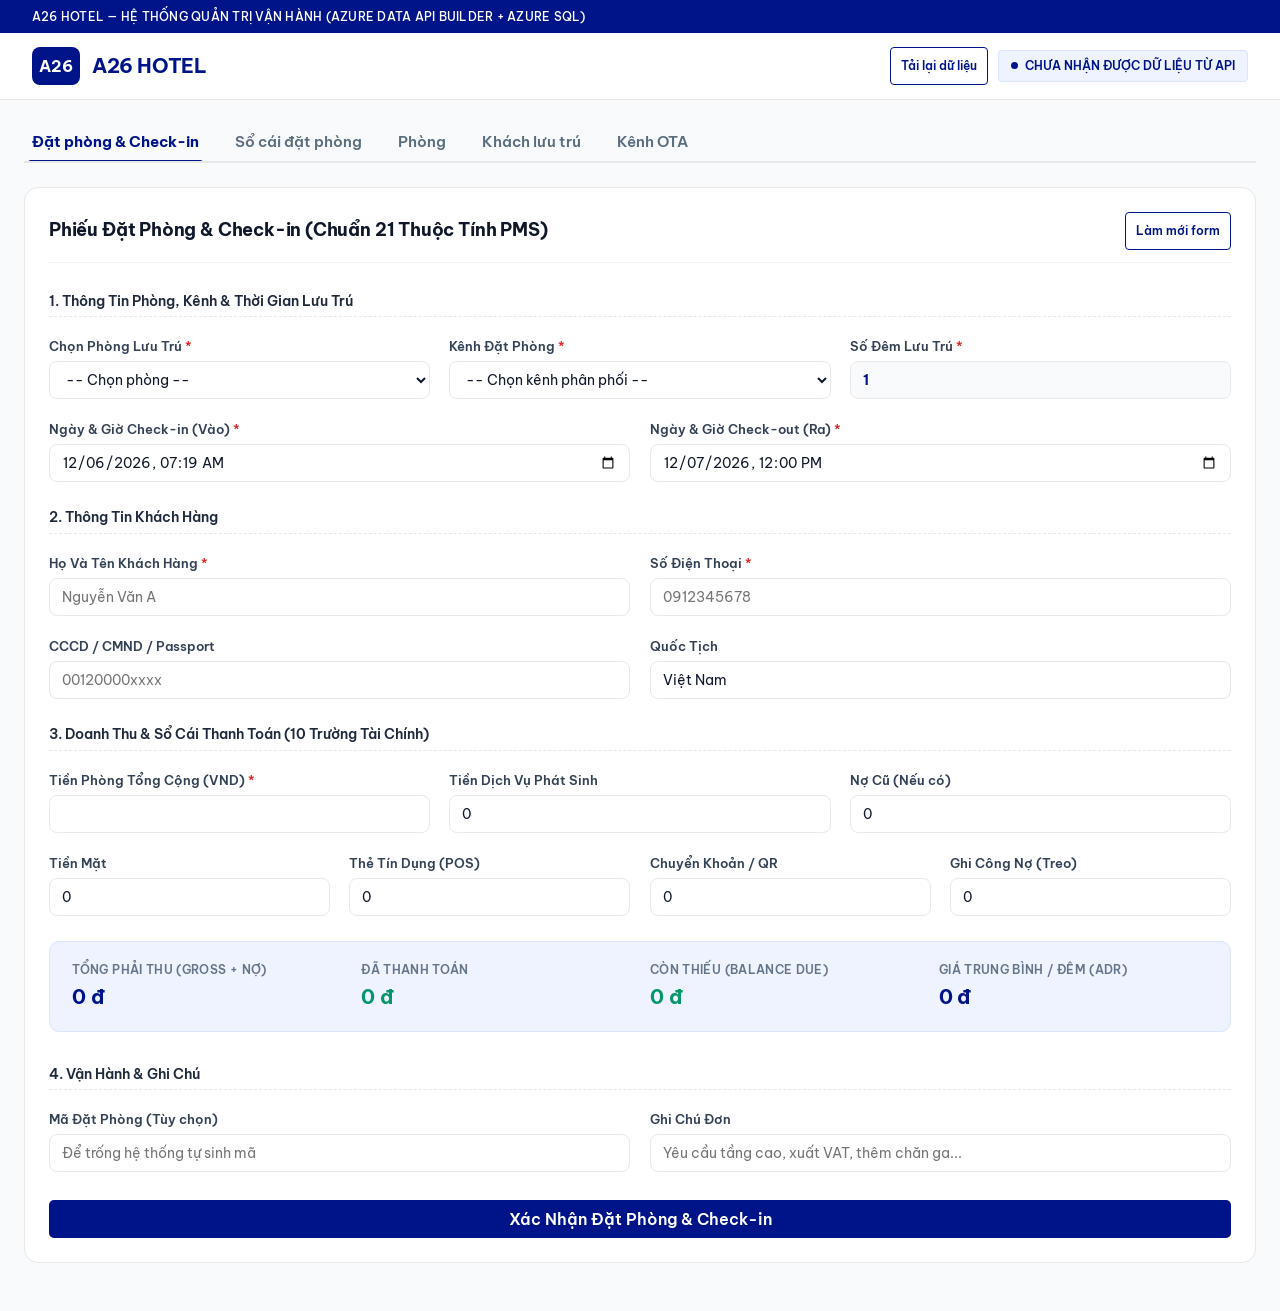
==== commit 666519d3: "feat: add hotel PMS frontend application and task report" ====
--- a/hotel_app/index.html
+++ b/hotel_app/index.html
@@ -18,10 +18,6 @@
   <!-- Top Announcement Bar (Vinamilk Style) -->
   <div class="top-announcement">
     <div>A26 HOTEL — HỆ THỐNG QUẢN TRỊ VẬN HÀNH (AZURE DATA API BUILDER + AZURE SQL)</div>
-    <div class="top-links">
-      <span id="live-time">--:--:--</span>
-      <a id="api-link" href="http://localhost:5000/api/RoomStatusMatrix" target="_blank" class="btn-swagger-pill">DAB REST API (Azure Cloud)</a>
-    </div>
   </div>
 
   <!-- Header Main -->
@@ -30,44 +26,21 @@
       <div class="brand-logo-badge" style="font-size: 1rem; width: 48px;">A26</div>
       <div>
         <div class="brand-title">A26 HOTEL</div>
-        <div class="brand-subtitle">Hệ Thống Quản Lý Lưu Trú & Sổ Cái Thu Ngân Chuẩn 21 Cột</div>
       </div>
     </div>
-    <div class="header-info-badge" id="header-status-badge">
-      <div class="dot-pulse" id="header-status-dot"></div>
-      <span id="header-status-text">ĐANG KẾT NỐI AZURE DAB...</span>
+    <div style="display: flex; align-items: center; gap: 10px;">
+      <button type="button" class="btn btn-outline btn-sm" onclick="reloadAllData()" title="Đánh thức / Tải lại dữ liệu từ Azure DAB" style="background: #ffffff;">
+        Tải lại dữ liệu
+      </button>
+      <div class="header-info-badge" id="header-status-badge">
+        <div class="dot-pulse" id="header-status-dot"></div>
+        <span id="header-status-text">ĐANG KẾT NỐI AZURE DAB...</span>
+      </div>
     </div>
   </header>
 
   <!-- Container -->
   <div class="container">
-
-    <!-- KPI Stats Cards (Vinamilk Style) -->
-    <div class="stats-row">
-      <div class="kpi-card">
-        <div class="kpi-label">Doanh Thu Gộp (Gross)</div>
-        <div class="kpi-value" id="kpi-gross">0 đ</div>
-        <div class="kpi-sub">Tiền phòng + dịch vụ toàn tháng</div>
-      </div>
-
-      <div class="kpi-card">
-        <div class="kpi-label">Doanh Thu Thuần (Net)</div>
-        <div class="kpi-value" id="kpi-net">0 đ</div>
-        <div class="kpi-sub">Đã khấu trừ phí hoa hồng OTA</div>
-      </div>
-
-      <div class="kpi-card">
-        <div class="kpi-label">Tỷ Lệ Lấp Đầy Phòng</div>
-        <div class="kpi-value" id="kpi-occ">0%</div>
-        <div class="kpi-sub" id="kpi-occ-ratio">0/20 phòng đang lưu trú</div>
-      </div>
-
-      <div class="kpi-card">
-        <div class="kpi-label">Tổng Lượt Lưu Trú</div>
-        <div class="kpi-value" id="kpi-count">0</div>
-        <div class="kpi-sub">Số lượt check-in ghi nhận</div>
-      </div>
-    </div>
 
     <!-- Navigation Tabs (Vinamilk Minimal Style) -->
     <nav class="tabs-nav-bar">
@@ -145,7 +118,7 @@
 
             <div class="form-group col-6">
               <label>Số Điện Thoại <span class="req">*</span></label>
-              <input type="tel" id="f-phone" required placeholder="0912345678">
+              <input type="tel" id="f-phone" required placeholder="0912345678" oninput="handlePhoneLookup()" onchange="handlePhoneLookup()">
             </div>
 
             <div class="form-group col-6">
@@ -250,13 +223,12 @@
           </div>
           <div style="display: flex; gap: 8px; align-items: center; flex-wrap: wrap;">
             <input type="text" id="search-q" placeholder="Tìm tên khách / SĐT / Mã BK / Phòng..." onkeyup="filterBookingsList()" style="width: 260px;">
-            <select id="filter-st" onchange="filterBookingsList()" style="width: 150px;">
+            <select id="filter-st" onchange="filterBookingsList()" style="width: 200px;">
               <option value="all">Tất cả trạng thái</option>
               <option value="CHECKIN">Đang ở (CHECKIN)</option>
               <option value="CHECKOUT">Đã trả (CHECKOUT)</option>
               <option value="CANCELLED">Đã hủy</option>
             </select>
-            <button class="btn btn-vinamilk" onclick="filterBookingsList()">Tìm kiếm</button>
             <button class="btn btn-outline" onclick="resetBookingsFilter()">Làm mới</button>
           </div>
         </div>
@@ -297,15 +269,17 @@
             <span>Danh Sách 20 Phòng</span>
           </div>
           <div style="display: flex; gap: 8px; align-items: center; flex-wrap: wrap;">
-            <input type="text" id="search-rooms" placeholder="Tìm số phòng / hạng phòng / tầng..." onkeyup="filterRoomsList()" style="width: 250px;">
-            <select id="filter-room-st" onchange="filterRoomsList()" style="width: 150px;">
+            <input type="text" id="search-rooms" placeholder="Tìm số phòng / hạng phòng / tầng..." onkeyup="filterRoomsList()" style="width: 240px;">
+            <select id="filter-room-st" onchange="filterRoomsList()" style="width: 180px;">
               <option value="all">Tất cả trạng thái</option>
               <option value="available">Trống (Sẵn sàng)</option>
               <option value="occupied">Đang ở</option>
               <option value="cleaning">Đang dọn</option>
             </select>
-            <button class="btn btn-vinamilk" onclick="filterRoomsList()">Tìm kiếm</button>
             <button class="btn btn-outline" onclick="resetRoomsFilter()">Làm mới</button>
+            <button class="btn btn-vinamilk" onclick="openRoomModal()" style="display: inline-flex; align-items: center; gap: 4px;">
+              + Thêm phòng
+            </button>
           </div>
         </div>
 
@@ -338,7 +312,6 @@
           </div>
           <div style="display: flex; gap: 8px; align-items: center; flex-wrap: wrap;">
             <input type="text" id="search-customers" placeholder="Tìm tên khách / SĐT / CCCD / Quốc tịch..." onkeyup="filterCustomersList()" style="width: 320px;">
-            <button class="btn btn-vinamilk" onclick="filterCustomersList()">Tìm kiếm</button>
             <button class="btn btn-outline" onclick="resetCustomersFilter()">Làm mới</button>
           </div>
         </div>
@@ -371,12 +344,11 @@
           </div>
           <div style="display: flex; gap: 8px; align-items: center; flex-wrap: wrap;">
             <input type="text" id="search-channels" placeholder="Tìm tên kênh / mã..." onkeyup="filterChannelsList()" style="width: 230px;">
-            <select id="filter-chan-cat" onchange="filterChannelsList()" style="width: 150px;">
+            <select id="filter-chan-cat" onchange="filterChannelsList()" style="width: 180px;">
               <option value="all">Tất cả phân loại</option>
               <option value="Direct">Trực tiếp (Direct)</option>
               <option value="OTA">Sàn OTA</option>
             </select>
-            <button class="btn btn-vinamilk" onclick="filterChannelsList()">Tìm kiếm</button>
             <button class="btn btn-outline" onclick="resetChannelsFilter()">Làm mới</button>
           </div>
         </div>
@@ -420,6 +392,138 @@
     </div>
   </div>
 
+  <!-- Modal Thêm / Chỉnh Sửa Phòng -->
+  <div id="room-modal" class="modal-backdrop">
+    <div class="modal-card" style="max-width: 480px;">
+      <h3 id="room-modal-title" style="font-family: 'Be Vietnam Pro', sans-serif; font-size: 1.2rem; font-weight: 800; color: var(--v-blue); margin-bottom: 1rem;">
+        Thêm Phòng Mới
+      </h3>
+      <form id="form-room" onsubmit="saveRoomAction(event)">
+        <input type="hidden" id="modal-room-id" value="">
+        <div style="display: grid; grid-template-columns: 1fr 1fr; gap: 12px; margin-bottom: 12px;">
+          <div class="form-group" style="margin-bottom: 0;">
+            <label>Số Phòng <span class="req">*</span></label>
+            <input type="text" id="modal-room-number" required placeholder="VD: 106, 501">
+          </div>
+          <div class="form-group" style="margin-bottom: 0;">
+            <label>Tầng <span class="req">*</span></label>
+            <input type="number" id="modal-room-floor" required min="1" max="50" value="1">
+          </div>
+        </div>
+        <div class="form-group" style="margin-bottom: 12px;">
+          <label>Hạng Phòng <span class="req">*</span></label>
+          <select id="modal-room-type" required>
+            <option value="Standard">Standard</option>
+            <option value="Superior">Superior</option>
+            <option value="Deluxe">Deluxe</option>
+            <option value="Superior Quad">Superior Quad</option>
+            <option value="Deluxe VIP">Deluxe VIP</option>
+          </select>
+        </div>
+        <div class="form-group" style="margin-bottom: 12px;">
+          <label>Giá Niêm Yết / Đêm (VND) <span class="req">*</span></label>
+          <input type="number" id="modal-room-price" required min="0" step="10000" placeholder="VD: 350000">
+        </div>
+        <div class="form-group" style="margin-bottom: 16px;">
+          <label>Trạng Thái</label>
+          <select id="modal-room-status">
+            <option value="available">Trống (Sẵn sàng)</option>
+            <option value="occupied">Đang ở</option>
+            <option value="cleaning">Đang dọn</option>
+          </select>
+        </div>
+        <div style="display: flex; justify-content: space-between; align-items: center; margin-top: 1.2rem;">
+          <button type="button" class="btn btn-danger btn-sm" id="btn-delete-room" onclick="handleDeleteFromModal()" style="display: none;">Xóa phòng này</button>
+          <div style="display: flex; gap: 10px; margin-left: auto;">
+            <button type="button" class="btn btn-outline" onclick="closeRoomModal()">Hủy</button>
+            <button type="submit" class="btn btn-vinamilk" id="btn-save-room">Lưu Thông Tin</button>
+          </div>
+        </div>
+      </form>
+    </div>
+  </div>
+
+  <!-- Modal Sửa Sổ Cái & Thu Nợ (Edit Booking / Settle Debt) -->
+  <div id="edit-booking-modal" class="modal-backdrop">
+    <div class="modal-card" style="max-width: 540px;">
+      <div style="display: flex; justify-content: space-between; align-items: flex-start; margin-bottom: 0.5rem;">
+        <h3 style="font-family: 'Be Vietnam Pro', sans-serif; font-size: 1.15rem; font-weight: 800; color: var(--v-blue); margin: 0;">
+          Cập Nhật Sổ Cái & Thu Tiền Nợ
+        </h3>
+        <span class="status-badge" id="eb-badge" style="font-size: 0.75rem;">CHECKOUT</span>
+      </div>
+      <p style="font-size: 0.85rem; color: var(--text-muted); margin-bottom: 0.9rem;">
+        Mã đơn: <strong id="eb-bid" style="color: var(--v-blue);">--</strong> | Khách: <strong id="eb-cust">--</strong> | Phòng: <strong id="eb-room">--</strong>
+      </p>
+
+      <form id="form-edit-booking" onsubmit="saveEditBookingAction(event)">
+        <input type="hidden" id="eb-booking-id" value="">
+        <input type="hidden" id="eb-room-revenue" value="0">
+        <input type="hidden" id="eb-comm-rate" value="0">
+
+        <div style="background: #F8FAFC; border: 1px solid #E2E8F0; border-radius: 8px; padding: 10px 14px; margin-bottom: 12px;">
+          <div style="display: flex; justify-content: space-between; margin-bottom: 6px;">
+            <span style="font-size: 0.84rem; color: #64748B;">Tiền phòng:</span>
+            <strong id="eb-roomrev-text" style="color: #1E293B; font-size: 0.9rem;">0 đ</strong>
+          </div>
+          <div class="form-group" style="margin-bottom: 0;">
+            <label style="font-size: 0.8rem;">Tiền Dịch Vụ Phát Sinh (VND)</label>
+            <input type="number" id="eb-servrev" value="0" min="0" oninput="calculateEditBookingFinances()">
+          </div>
+        </div>
+
+        <div style="font-size: 0.84rem; font-weight: 700; color: #1E293B; margin-bottom: 6px;">
+          Sổ Cái Thu Tiền (Nhập số tiền thực thu)
+        </div>
+        <div style="display: grid; grid-template-columns: 1fr 1fr; gap: 10px; margin-bottom: 10px;">
+          <div class="form-group" style="margin-bottom: 0;">
+            <label style="font-size: 0.78rem;">Tiền Mặt</label>
+            <input type="number" id="eb-cash" value="0" min="0" oninput="calculateEditBookingFinances()">
+          </div>
+          <div class="form-group" style="margin-bottom: 0;">
+            <label style="font-size: 0.78rem;">Thẻ Tín Dụng (POS)</label>
+            <input type="number" id="eb-card" value="0" min="0" oninput="calculateEditBookingFinances()">
+          </div>
+          <div class="form-group" style="margin-bottom: 0;">
+            <label style="font-size: 0.78rem;">Chuyển Khoản / QR</label>
+            <input type="number" id="eb-trans" value="0" min="0" oninput="calculateEditBookingFinances()">
+          </div>
+          <div class="form-group" style="margin-bottom: 0;">
+            <label style="font-size: 0.78rem;">Ghi Nợ (Treo)</label>
+            <input type="number" id="eb-debt" value="0" min="0" oninput="calculateEditBookingFinances()">
+          </div>
+        </div>
+
+        <!-- Quick actions: Gợi ý thanh toán nhanh -->
+        <div style="display: flex; gap: 8px; margin-bottom: 12px;">
+          <button type="button" class="btn btn-outline btn-sm" onclick="settleAllVia('trans')" style="font-size: 0.76rem; padding: 4px 8px;">
+            Thu hết nợ qua Chuyển Khoản
+          </button>
+          <button type="button" class="btn btn-outline btn-sm" onclick="settleAllVia('cash')" style="font-size: 0.76rem; padding: 4px 8px;">
+            Thu hết nợ bằng Tiền Mặt
+          </button>
+        </div>
+
+        <!-- Realtime summary box inside modal -->
+        <div style="background: var(--v-blue-light); border: 1px solid var(--v-blue-pastel); border-radius: 8px; padding: 10px 14px; margin-bottom: 14px; display: flex; justify-content: space-between; align-items: center;">
+          <div>
+            <div style="font-size: 0.75rem; color: #64748B;">Tổng Phải Thu: <strong id="eb-total-text" style="color: var(--v-blue);">0 đ</strong></div>
+            <div style="font-size: 0.75rem; color: #64748B;">Đã Thu (Tiền mặt + Thẻ + CK + Nợ): <strong id="eb-paid-text" style="color: var(--success);">0 đ</strong></div>
+          </div>
+          <div style="text-align: right;">
+            <div style="font-size: 0.75rem; color: #64748B;">Còn Thiếu (Balance Due):</div>
+            <div id="eb-due-text" style="font-size: 1.15rem; font-weight: 800; color: var(--danger);">0 đ</div>
+          </div>
+        </div>
+
+        <div style="display: flex; justify-content: flex-end; gap: 10px;">
+          <button type="button" class="btn btn-outline" onclick="closeEditBookingModal()">Hủy</button>
+          <button type="submit" class="btn btn-vinamilk" id="btn-save-eb">Lưu Cập Nhật Sổ Cái</button>
+        </div>
+      </form>
+    </div>
+  </div>
+
   <!-- Toast Notification -->
   <div id="toast-msg"></div>
 
--- a/hotel_app/styles.css
+++ b/hotel_app/styles.css
@@ -23,10 +23,10 @@
   --warning-light: #fffbeb;
   
   --radius-xs: 4px;
-  --radius-sm: 6px;
-  --radius-input: 8px;
-  --radius-btn: 10px;
-  --radius-card: 14px;
+  --radius-sm: 4px;
+  --radius-input: 6px;
+  --radius-btn: 5px;
+  --radius-card: 12px;
   --shadow-card: none;
 }
 
@@ -402,6 +402,18 @@
   box-shadow: 0 0 0 3px rgba(0, 20, 137, 0.08);
 }
 
+/* Ẩn hoàn toàn mũi tên tăng giảm số (spinner arrows) trên input type number */
+input[type="number"]::-webkit-outer-spin-button,
+input[type="number"]::-webkit-inner-spin-button {
+  -webkit-appearance: none;
+  margin: 0;
+}
+
+input[type="number"] {
+  -moz-appearance: textfield;
+  appearance: textfield;
+}
+
 /* ─── 7. Financial Calculation Box ──────────────────── */
 .calc-highlight-box {
   grid-column: span 12;
@@ -443,7 +455,7 @@
   font-family: 'Be Vietnam Pro', sans-serif;
   font-size: 0.88rem;
   font-weight: 600;
-  border-radius: 8px;
+  border-radius: 5px;
   border: none;
   cursor: pointer;
   transition: all 0.2s;
@@ -474,6 +486,18 @@
   background: var(--v-blue-light);
 }
 
+.btn-edit {
+  background: #ffffff;
+  color: #475569;
+  border: 1px solid #cbd5e1;
+}
+
+.btn-edit:hover {
+  background: #f8fafc;
+  color: #1e293b;
+  border-color: #94a3b8;
+}
+
 .btn-success {
   background: var(--success);
   color: #ffffff;
@@ -484,18 +508,20 @@
 }
 
 .btn-danger {
-  background: var(--danger);
+  background: #c74848;
   color: #ffffff;
+  border: 1px solid #b73c3c;
 }
 
 .btn-danger:hover {
-  background: #b91c1c;
+  background: #b13737;
+  border-color: #9e2e2e;
 }
 
 .btn-sm {
   padding: 4px 10px;
   font-size: 0.76rem;
-  border-radius: 6px;
+  border-radius: 4px;
 }
 
 /* ─── 9. Tables ──────────────────────────────────────── */
@@ -598,17 +624,18 @@
   right: 24px;
   background: var(--v-blue);
   color: #ffffff;
-  padding: 10px 18px;
-  border-radius: 8px;
-  font-size: 0.88rem;
-  font-weight: 600;
+  padding: 8px 16px;
+  border-radius: 6px;
+  font-size: 0.84rem;
+  font-weight: 500;
   display: none;
   z-index: 2000;
-  box-shadow: 0 4px 14px rgba(0, 0, 0, 0.12);
-  animation: toastIn 0.3s ease-out;
+  box-shadow: 0 2px 6px rgba(0, 0, 0, 0.08);
+  border: 1px solid rgba(255, 255, 255, 0.15);
+  animation: toastIn 0.25s ease-out;
 }
 
 @keyframes toastIn {
-  from { transform: translateY(16px); opacity: 0; }
+  from { transform: translateY(12px); opacity: 0; }
   to { transform: translateY(0); opacity: 1; }
 }
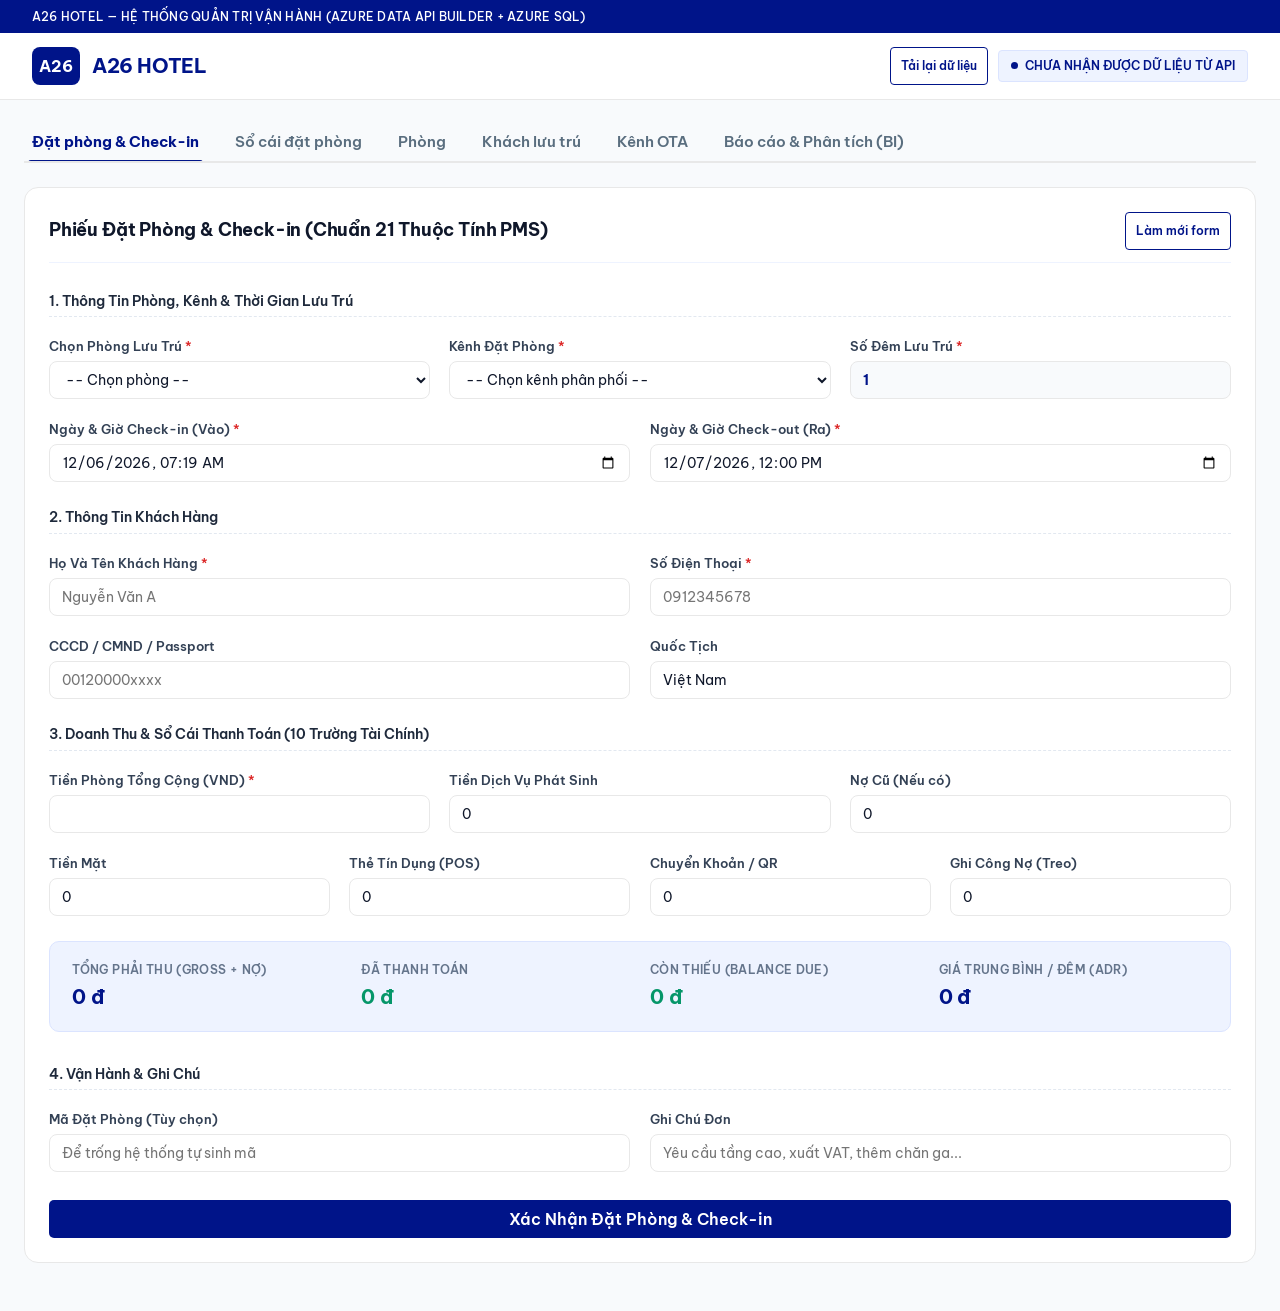
==== commit 01b37f43: "feat: add tab for BI dashboard" ====
--- a/hotel_app/index.html
+++ b/hotel_app/index.html
@@ -58,6 +58,9 @@
       </button>
       <button class="tab-item" onclick="switchNavTab('tab-channels')">
         <span>Kênh OTA</span>
+      </button>
+      <button class="tab-item" onclick="switchNavTab('tab-analytics')">
+        <span>Báo cáo & Phân tích (BI)</span>
       </button>
     </nav>
 
@@ -222,12 +225,18 @@
             <span>Sổ Cái Đặt Phòng & Thu Ngân</span>
           </div>
           <div style="display: flex; gap: 8px; align-items: center; flex-wrap: wrap;">
-            <input type="text" id="search-q" placeholder="Tìm tên khách / SĐT / Mã BK / Phòng..." onkeyup="filterBookingsList()" style="width: 260px;">
-            <select id="filter-st" onchange="filterBookingsList()" style="width: 200px;">
+            <input type="text" id="search-q" placeholder="Tìm tên khách / SĐT / Mã BK / Phòng..." onkeyup="filterBookingsList(true)" style="width: 260px;">
+            <select id="filter-st" onchange="filterBookingsList(true)" style="width: 170px;">
               <option value="all">Tất cả trạng thái</option>
               <option value="CHECKIN">Đang ở (CHECKIN)</option>
               <option value="CHECKOUT">Đã trả (CHECKOUT)</option>
               <option value="CANCELLED">Đã hủy</option>
+            </select>
+            <select id="filter-due" onchange="filterBookingsList(true)" style="width: 170px;">
+              <option value="all">Tất cả thanh toán</option>
+              <option value="unpaid">Còn thiếu (> 0đ)</option>
+              <option value="paid">Đã thanh toán đủ (0đ)</option>
+              <option value="overpaid">Thu thừa (< 0đ)</option>
             </select>
             <button class="btn btn-outline" onclick="resetBookingsFilter()">Làm mới</button>
           </div>
@@ -258,6 +267,10 @@
             </tbody>
           </table>
         </div>
+        <div class="pagination-bar" id="pagination-bookings">
+          <div class="pagination-info" id="pagination-info-bookings">Đang hiển thị 0 / 0 đơn</div>
+          <div class="pagination-controls" id="pagination-controls-bookings"></div>
+        </div>
       </div>
     </section>
 
@@ -311,7 +324,7 @@
             <span>Danh Bạ Khách Hàng Lưu Trú</span>
           </div>
           <div style="display: flex; gap: 8px; align-items: center; flex-wrap: wrap;">
-            <input type="text" id="search-customers" placeholder="Tìm tên khách / SĐT / CCCD / Quốc tịch..." onkeyup="filterCustomersList()" style="width: 320px;">
+            <input type="text" id="search-customers" placeholder="Tìm tên khách / SĐT / CCCD / Quốc tịch..." onkeyup="filterCustomersList(true)" style="width: 320px;">
             <button class="btn btn-outline" onclick="resetCustomersFilter()">Làm mới</button>
           </div>
         </div>
@@ -332,6 +345,10 @@
             </tbody>
           </table>
         </div>
+        <div class="pagination-bar" id="pagination-customers">
+          <div class="pagination-info" id="pagination-info-customers">Đang hiển thị 0 / 0 khách hàng</div>
+          <div class="pagination-controls" id="pagination-customers-controls"></div>
+        </div>
       </div>
     </section>
 
@@ -367,6 +384,34 @@
               <tr><td colspan="4" style="text-align: center; color: var(--text-muted);">Đang tải dữ liệu...</td></tr>
             </tbody>
           </table>
+        </div>
+      </div>
+    </section>
+
+    <!-- ─── TAB 6: DASHBOARD POWER BI ─────────────────────── -->
+    <section id="tab-analytics" class="tab-pane">
+      <div class="content-card" style="padding: 1.25rem;">
+        <div class="card-top" style="margin-bottom: 1rem;">
+          <div class="card-heading">
+            <span>Executive BI Dashboard — Power BI Realtime Analytics</span>
+          </div>
+          <div style="display: flex; gap: 8px; align-items: center;">
+            <a href="https://app.powerbi.com/view?r=eyJrIjoiYjZiZWQ2NWMtY2UyMS00OGYzLTgwNWMtMGU0MmRlZTUzYzQyIiwidCI6Ijk4YWRhNjgwLWUzZjQtNDhjYi04ZmJiLWM4YjEwY2I5N2FlZCIsImMiOjEwfQ%3D%3D" target="_blank" rel="noopener noreferrer" class="btn btn-outline btn-sm" style="display: inline-flex; align-items: center; gap: 6px; text-decoration: none;">
+              Mở toàn màn hình ↗
+            </a>
+            <button type="button" class="btn btn-outline btn-sm" onclick="reloadDashboardIframe()" title="Tải lại Dashboard">
+              Tải lại biểu đồ
+            </button>
+          </div>
+        </div>
+        <div class="dashboard-iframe-wrapper" style="position: relative; width: 100%; height: calc(100vh - 230px); min-height: 650px; background: #f8fafc; border-radius: 8px; overflow: hidden; border: 1px solid #e2e8f0;">
+          <iframe 
+            id="pbi-iframe"
+            title="hotel_app_dash" 
+            src="https://app.powerbi.com/view?r=eyJrIjoiYjZiZWQ2NWMtY2UyMS00OGYzLTgwNWMtMGU0MmRlZTUzYzQyIiwidCI6Ijk4YWRhNjgwLWUzZjQtNDhjYi04ZmJiLWM4YjEwY2I5N2FlZCIsImMiOjEwfQ%3D%3D" 
+            style="width: 100%; height: 100%; border: none;" 
+            allowFullScreen="true">
+          </iframe>
         </div>
       </div>
     </section>
--- a/hotel_app/styles.css
+++ b/hotel_app/styles.css
@@ -246,6 +246,21 @@
   border-bottom: 2px solid var(--border-color);
   padding: 0 4px;
   overflow-x: auto;
+  scrollbar-width: none;        /* Firefox */
+  -ms-overflow-style: none;     /* IE and Edge */
+}
+
+.tabs-nav-bar::-webkit-scrollbar {
+  display: none !important;     /* Chrome, Edge, Safari */
+  width: 0 !important;
+  height: 0 !important;
+}
+
+/* Ẩn hoàn toàn nút bấm mũi tên trên thanh cuộn (scrollbar steppers/buttons) */
+::-webkit-scrollbar-button {
+  display: none !important;
+  width: 0 !important;
+  height: 0 !important;
 }
 
 .tab-item {
@@ -402,16 +417,21 @@
   box-shadow: 0 0 0 3px rgba(0, 20, 137, 0.08);
 }
 
-/* Ẩn hoàn toàn mũi tên tăng giảm số (spinner arrows) trên input type number */
+/* Ẩn hoàn toàn tất cả mũi tên tăng giảm số (spinner/stepper arrows) trên mọi trình duyệt */
+input::-webkit-outer-spin-button,
+input::-webkit-inner-spin-button,
 input[type="number"]::-webkit-outer-spin-button,
 input[type="number"]::-webkit-inner-spin-button {
-  -webkit-appearance: none;
-  margin: 0;
+  -webkit-appearance: none !important;
+  -moz-appearance: none !important;
+  appearance: none !important;
+  margin: 0 !important;
+  display: none !important;
 }
 
 input[type="number"] {
-  -moz-appearance: textfield;
-  appearance: textfield;
+  -moz-appearance: textfield !important;
+  appearance: textfield !important;
 }
 
 /* ─── 7. Financial Calculation Box ──────────────────── */
@@ -639,3 +659,93 @@
   from { transform: translateY(12px); opacity: 0; }
   to { transform: translateY(0); opacity: 1; }
 }
+
+/* ─── 13. Pagination Controls ────────────────────────── */
+.pagination-bar {
+  display: flex;
+  justify-content: space-between;
+  align-items: center;
+  padding: 1rem 1.25rem;
+  border-top: 1px solid var(--border-color);
+  background: #ffffff;
+  border-bottom-left-radius: var(--radius-card);
+  border-bottom-right-radius: var(--radius-card);
+  flex-wrap: wrap;
+  gap: 0.75rem;
+}
+
+.pagination-info {
+  font-size: 0.85rem;
+  color: var(--text-muted);
+  font-weight: 500;
+}
+
+.pagination-controls {
+  display: flex;
+  align-items: center;
+  gap: 4px;
+  flex-wrap: wrap;
+}
+
+.page-btn {
+  background: #ffffff;
+  border: 1px solid var(--border-color);
+  color: var(--text-body);
+  padding: 4px 10px;
+  border-radius: var(--radius-sm);
+  font-size: 0.84rem;
+  font-weight: 500;
+  cursor: pointer;
+  transition: all 0.15s ease;
+  min-width: 32px;
+  height: 32px;
+  display: inline-flex;
+  align-items: center;
+  justify-content: center;
+}
+
+.page-btn:hover:not(:disabled) {
+  border-color: var(--v-blue);
+  color: var(--v-blue);
+  background: var(--v-blue-light);
+}
+
+.page-btn.active {
+  background: var(--v-blue);
+  color: #ffffff;
+  border-color: var(--v-blue);
+  font-weight: 700;
+}
+
+.page-btn:disabled {
+  opacity: 0.35;
+  cursor: not-allowed;
+  border-color: var(--border-color);
+}
+
+.page-dots {
+  padding: 0 4px;
+  color: var(--text-muted);
+  font-size: 0.85rem;
+}
+
+/* ─── 13. Dashboard Power BI Embed ─────────────────────── */
+.dashboard-iframe-wrapper {
+  position: relative;
+  width: 100%;
+  height: calc(100vh - 230px);
+  min-height: 650px;
+  background: #f8fafc;
+  border-radius: 8px;
+  overflow: hidden;
+  border: 1px solid #e2e8f0;
+  box-shadow: inset 0 1px 2px rgba(0, 0, 0, 0.03);
+}
+
+@media (max-width: 768px) {
+  .dashboard-iframe-wrapper {
+    height: 520px;
+    min-height: 480px;
+  }
+}
+
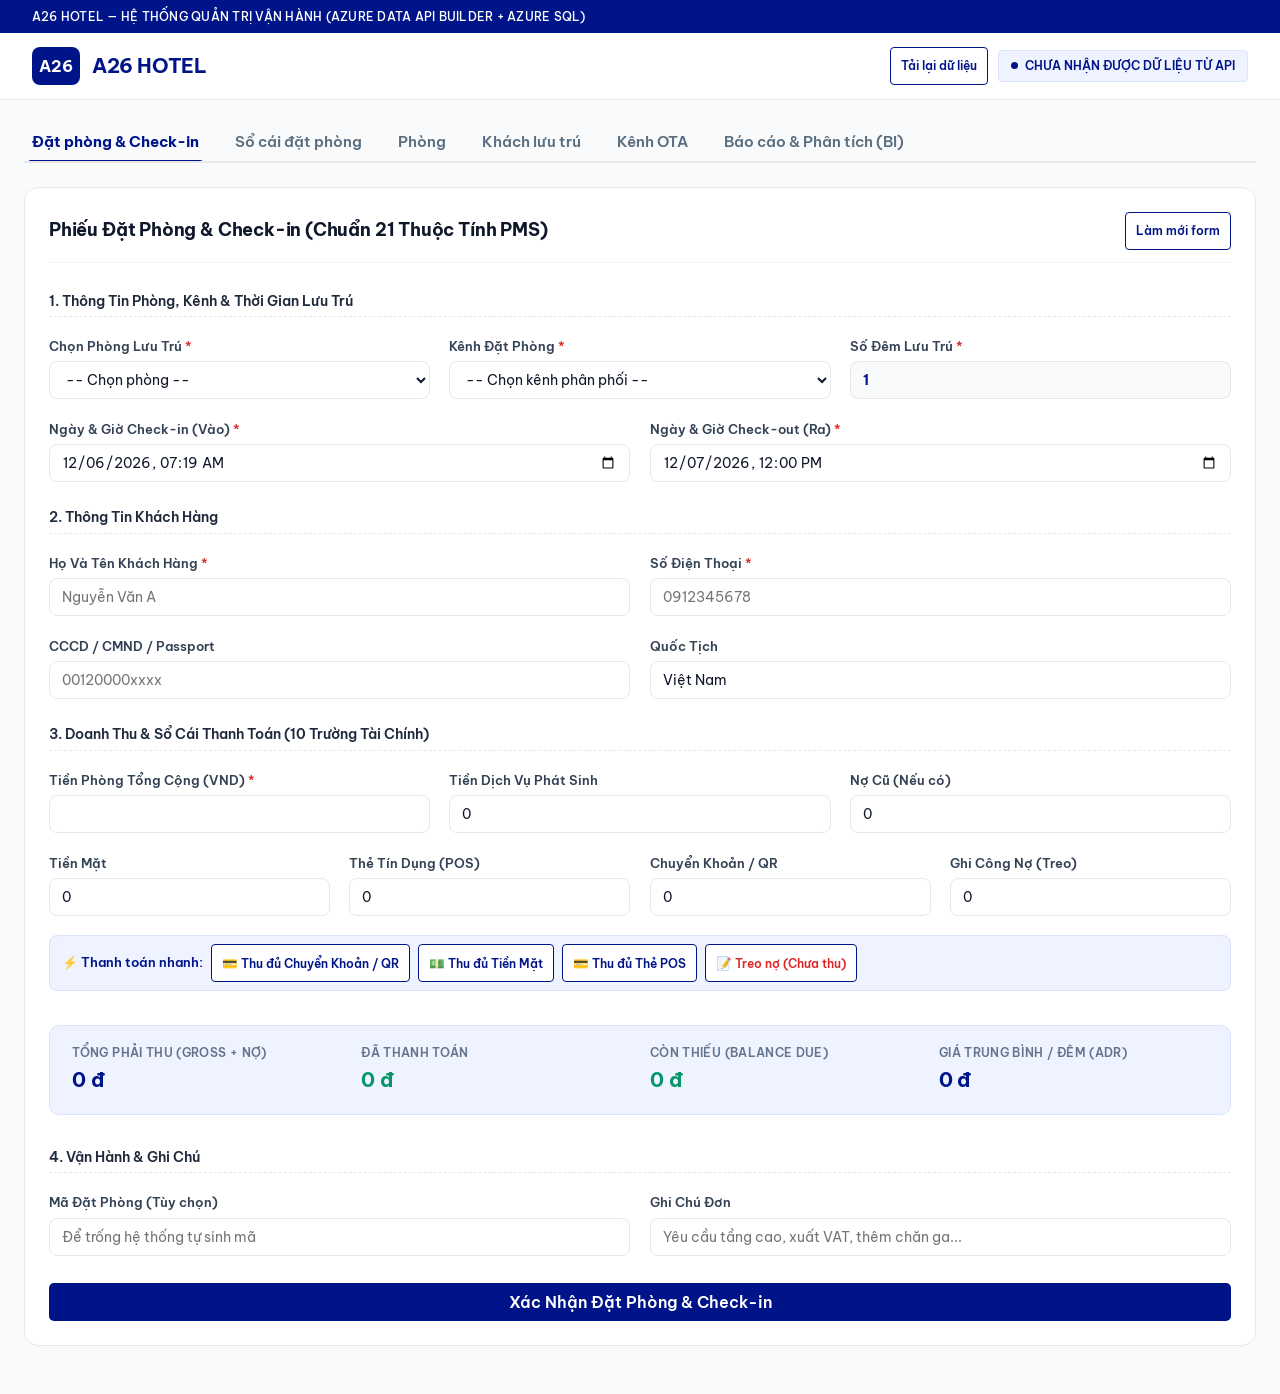
==== commit 025a6219: "feat: create frontend user interface and application logic for hotel management system" ====
--- a/hotel_app/index.html
+++ b/hotel_app/index.html
@@ -171,6 +171,23 @@
             <div class="form-group col-3">
               <label>Ghi Công Nợ (Treo)</label>
               <input type="number" id="f-debttree" value="0" min="0" oninput="calculateRealtimeFinances()">
+            </div>
+
+            <!-- Gợi ý thanh toán nhanh 1 chạm cho Lễ tân -->
+            <div class="col-12" style="display: flex; gap: 8px; flex-wrap: wrap; align-items: center; background: var(--v-blue-light); border: 1px solid var(--v-blue-pastel); border-radius: 8px; padding: 8px 12px; margin-bottom: 8px;">
+              <span style="font-size: 0.8rem; font-weight: 600; color: var(--v-blue);">⚡ Thanh toán nhanh:</span>
+              <button type="button" class="btn btn-outline btn-sm" onclick="quickPayCheckin('trans')" style="font-size: 0.78rem; padding: 4px 10px; background: #fff;">
+                💳 Thu đủ Chuyển Khoản / QR
+              </button>
+              <button type="button" class="btn btn-outline btn-sm" onclick="quickPayCheckin('cash')" style="font-size: 0.78rem; padding: 4px 10px; background: #fff;">
+                💵 Thu đủ Tiền Mặt
+              </button>
+              <button type="button" class="btn btn-outline btn-sm" onclick="quickPayCheckin('card')" style="font-size: 0.78rem; padding: 4px 10px; background: #fff;">
+                💳 Thu đủ Thẻ POS
+              </button>
+              <button type="button" class="btn btn-outline btn-sm" onclick="quickPayCheckin('debt')" style="font-size: 0.78rem; padding: 4px 10px; background: #fff; color: var(--danger);">
+                📝 Treo nợ (Chưa thu)
+              </button>
             </div>
 
             <!-- Bảng tổng hợp dòng tiền Realtime Vinamilk Style -->
@@ -338,10 +355,11 @@
                 <th>Số Điện Thoại</th>
                 <th>CCCD / Passport</th>
                 <th>Quốc Tịch</th>
+                <th>Check-in Gần Nhất</th>
               </tr>
             </thead>
             <tbody id="tbody-customers">
-              <tr><td colspan="5" style="text-align: center; color: var(--text-muted);">Đang tải dữ liệu...</td></tr>
+              <tr><td colspan="6" style="text-align: center; color: var(--text-muted);">Đang tải dữ liệu...</td></tr>
             </tbody>
           </table>
         </div>
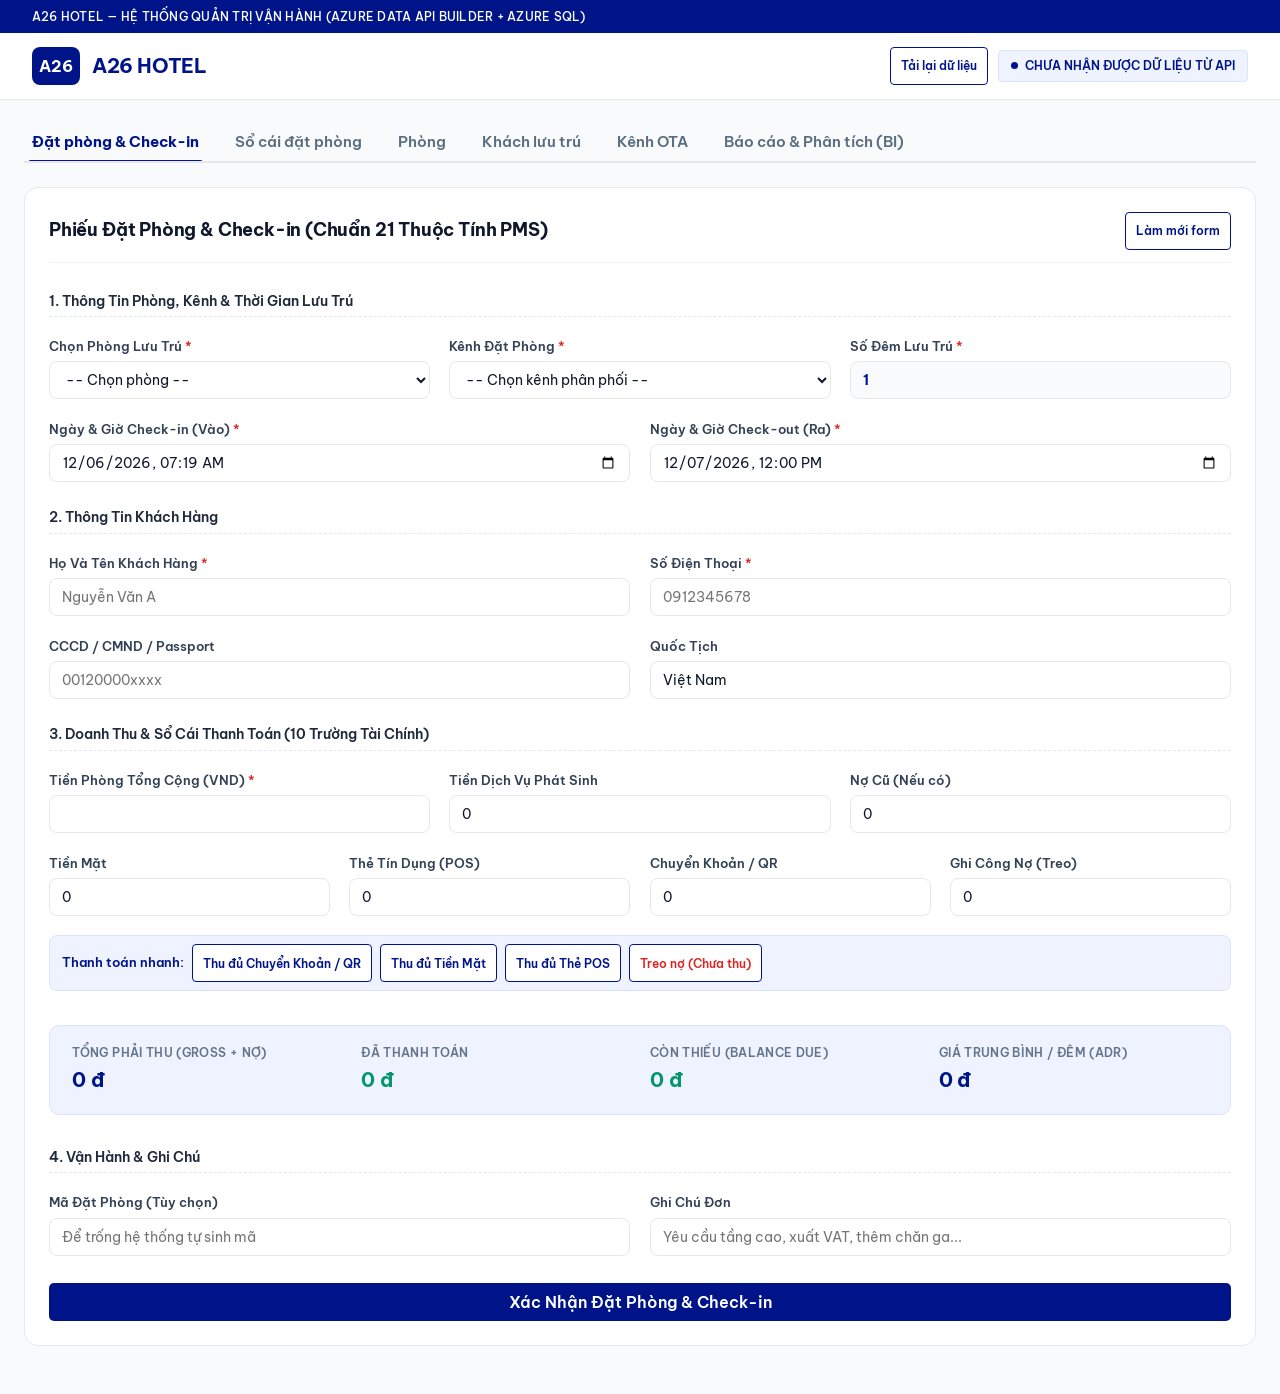
==== commit 0128de01: "feat: add frontend user interface and application logic for hotel PMS" ====
--- a/hotel_app/index.html
+++ b/hotel_app/index.html
@@ -175,18 +175,18 @@
 
             <!-- Gợi ý thanh toán nhanh 1 chạm cho Lễ tân -->
             <div class="col-12" style="display: flex; gap: 8px; flex-wrap: wrap; align-items: center; background: var(--v-blue-light); border: 1px solid var(--v-blue-pastel); border-radius: 8px; padding: 8px 12px; margin-bottom: 8px;">
-              <span style="font-size: 0.8rem; font-weight: 600; color: var(--v-blue);">⚡ Thanh toán nhanh:</span>
+              <span style="font-size: 0.8rem; font-weight: 600; color: var(--v-blue);">Thanh toán nhanh:</span>
               <button type="button" class="btn btn-outline btn-sm" onclick="quickPayCheckin('trans')" style="font-size: 0.78rem; padding: 4px 10px; background: #fff;">
-                💳 Thu đủ Chuyển Khoản / QR
+                Thu đủ Chuyển Khoản / QR
               </button>
               <button type="button" class="btn btn-outline btn-sm" onclick="quickPayCheckin('cash')" style="font-size: 0.78rem; padding: 4px 10px; background: #fff;">
-                💵 Thu đủ Tiền Mặt
+                Thu đủ Tiền Mặt
               </button>
               <button type="button" class="btn btn-outline btn-sm" onclick="quickPayCheckin('card')" style="font-size: 0.78rem; padding: 4px 10px; background: #fff;">
-                💳 Thu đủ Thẻ POS
+                Thu đủ Thẻ POS
               </button>
               <button type="button" class="btn btn-outline btn-sm" onclick="quickPayCheckin('debt')" style="font-size: 0.78rem; padding: 4px 10px; background: #fff; color: var(--danger);">
-                📝 Treo nợ (Chưa thu)
+                Treo nợ (Chưa thu)
               </button>
             </div>
 
@@ -448,6 +448,20 @@
       <p id="m-duration" style="font-size: 0.85rem; color: var(--text-muted); background: var(--v-blue-light); padding: 6px 12px; border-radius: 6px; margin-bottom: 1rem;">
         Thời gian lưu trú: --
       </p>
+      <div id="m-finance-box" style="background: #F8FAFC; border: 1px solid #E2E8F0; border-radius: 8px; padding: 10px 14px; margin-bottom: 1rem; font-size: 0.88rem;">
+        <div style="display: flex; justify-content: space-between; margin-bottom: 4px;">
+          <span style="color: var(--text-muted);">Tổng tiền phòng:</span>
+          <strong id="m-total-amount">0 đ</strong>
+        </div>
+        <div style="display: flex; justify-content: space-between; margin-bottom: 4px;">
+          <span style="color: var(--text-muted);">Đã thanh toán:</span>
+          <strong id="m-paid-amount" style="color: var(--success);">0 đ</strong>
+        </div>
+        <div style="display: flex; justify-content: space-between; border-top: 1px dashed #CBD5E1; padding-top: 6px; margin-top: 6px;">
+          <span style="color: var(--text-muted);">Còn thiếu:</span>
+          <strong id="m-due-amount" style="color: var(--danger);">0 đ</strong>
+        </div>
+      </div>
       <div style="display: flex; justify-content: flex-end; gap: 10px; margin-top: 1.5rem;">
         <button class="btn btn-outline" onclick="closeCheckoutModal()">Đóng</button>
         <button class="btn btn-vinamilk" onclick="confirmCheckoutAction()">Xác Nhận Trả Phòng</button>
